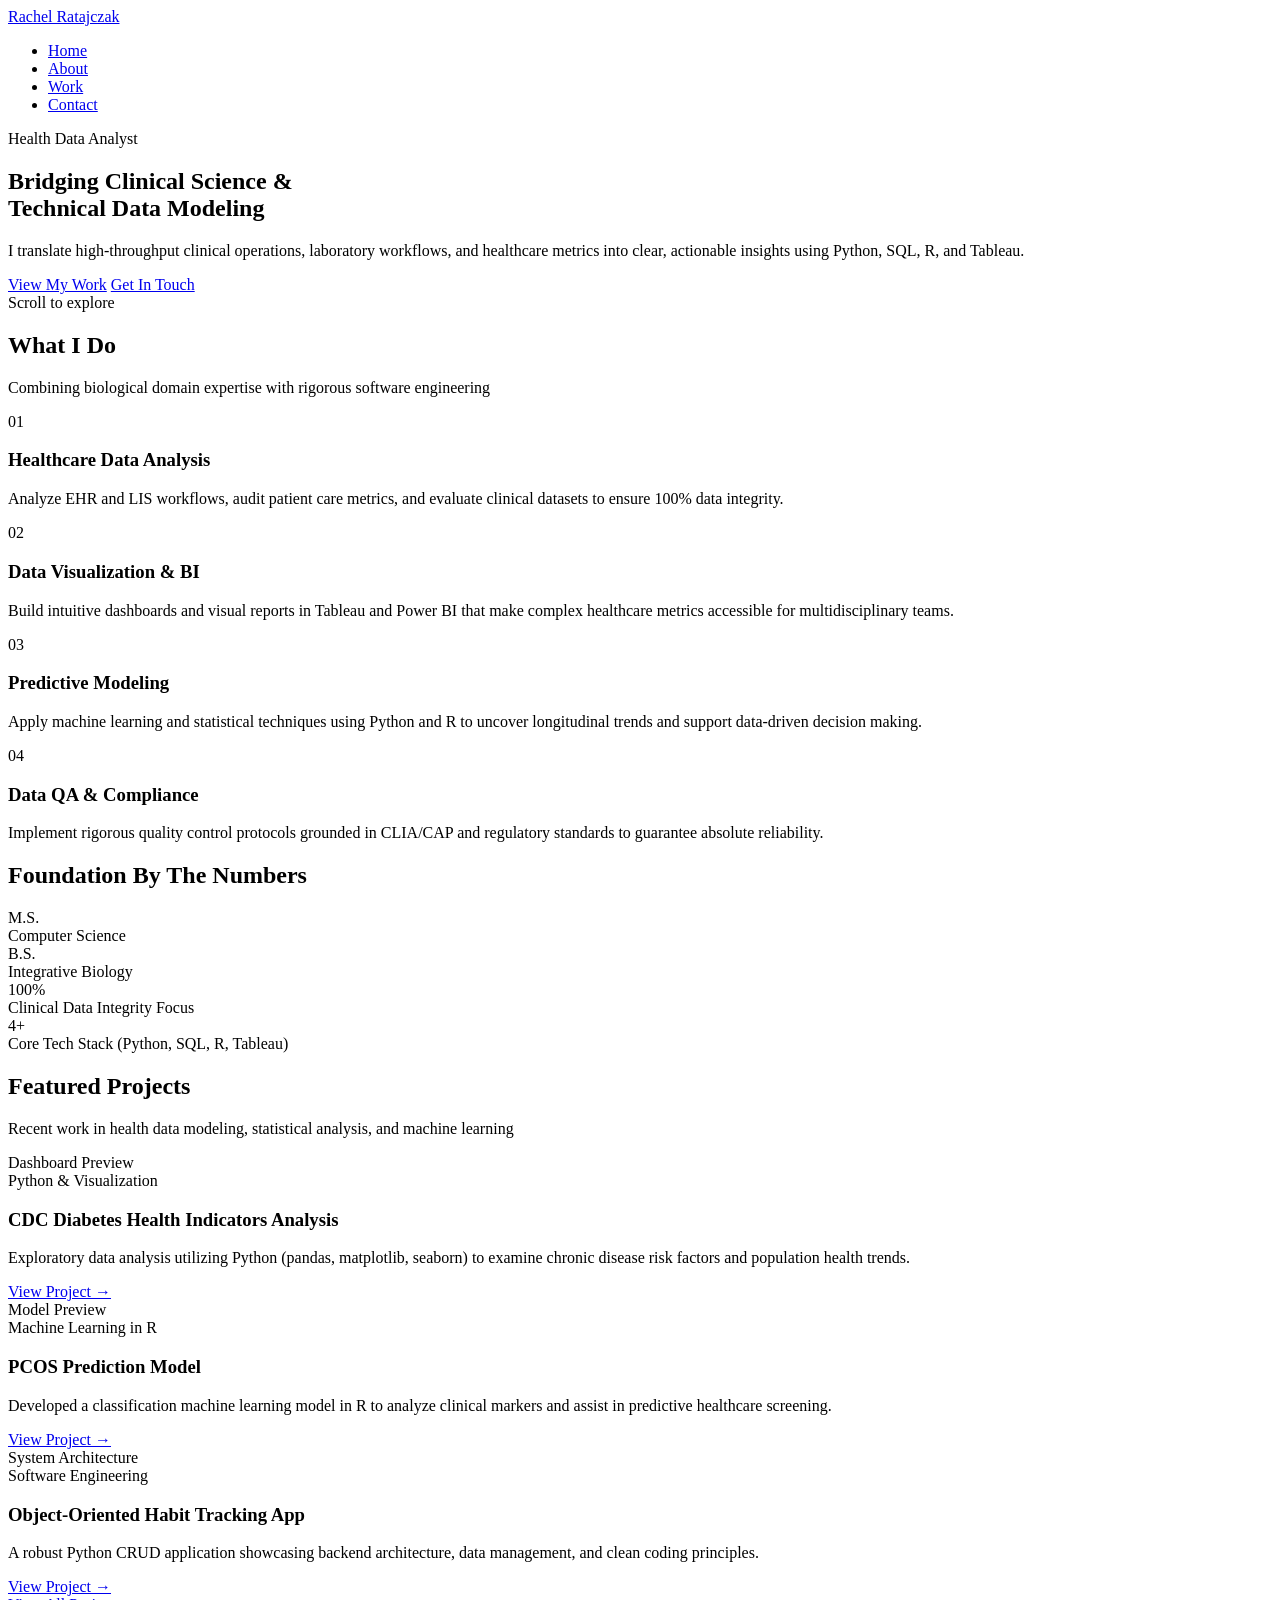
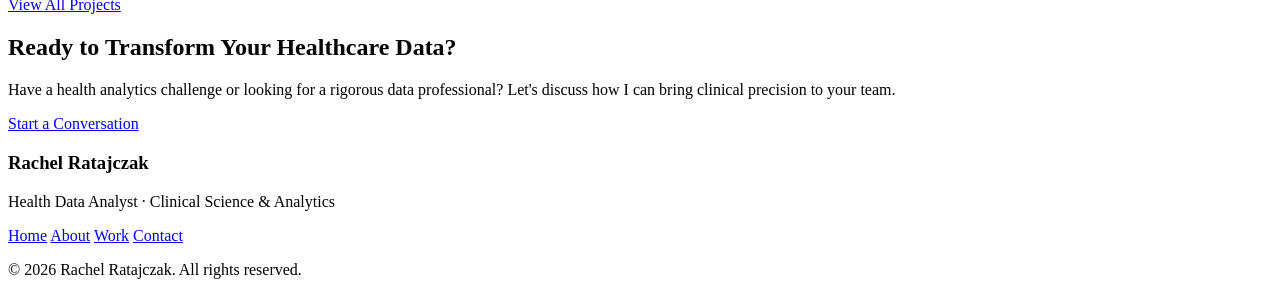
==== index.html @ 2dd7e819 "Add files via upload" ====
<!DOCTYPE html>
<html lang="en">
<head>
    <meta charset="UTF-8">
    <meta name="viewport" content="width=device-width, initial-scale=1.0">
    <title>Rachel Ratajczak - Health Data Analyst</title>
    <link rel="stylesheet" href="styles.css">
    <!-- Google Fonts -->
    <link rel="preconnect" href="https://fonts.googleapis.com">
    <link rel="preconnect" href="https://fonts.gstatic.com" crossorigin>
    <link href="https://fonts.googleapis.com/css2?family=Poppins:wght@300;400;600;700&family=Inter:wght@300;400;500;600&display=swap" rel="stylesheet">
</head>
<body>
    <!-- Navigation -->
    <nav class="nav">
        <div class="nav-content">
            <a href="index.html" class="nav-logo">Rachel Ratajczak</a>
            <ul class="nav-menu">
                <li><a href="index.html" class="nav-link active">Home</a></li>
                <li><a href="about.html" class="nav-link">About</a></li>
                <li><a href="work.html" class="nav-link">Work</a></li>
                <li><a href="contact.html" class="nav-link">Contact</a></li>
            </ul>
        </div>
    </nav>

    <!-- Hero Section with Background Photo -->
    <section class="hero">
        <div class="hero-bg">
            <!-- Background image will be set in CSS -->
            <div class="hero-overlay"></div>
        </div>
        <div class="hero-content">
            <div class="hero-text">
                <span class="hero-label">Health Data Analyst</span>
                <h1 class="hero-title">
                    Bridging Clinical Science &<br>
                    <span class="highlight">Technical Data Modeling</span>
                </h1>
                <p class="hero-description">
                    I translate high-throughput clinical operations, laboratory workflows, and healthcare metrics into clear, actionable insights using Python, SQL, R, and Tableau.
                </p>
                <div class="hero-actions">
                    <a href="work.html" class="btn btn-primary">View My Work</a>
                    <a href="contact.html" class="btn btn-secondary">Get In Touch</a>
                </div>
            </div>
        </div>
        <div class="scroll-indicator">
            <span>Scroll to explore</span>
            <div class="scroll-line"></div>
        </div>
    </section>

    <!-- What I Do Section -->
    <section class="services">
        <div class="container">
            <div class="section-intro">
                <h2 class="section-title">What I Do</h2>
                <p class="section-subtitle">
                    Combining biological domain expertise with rigorous software engineering
                </p>
            </div>

            <div class="services-grid">
                <div class="service-box">
                    <div class="service-number">01</div>
                    <h3>Healthcare Data Analysis</h3>
                    <p>
                        Analyze EHR and LIS workflows, audit patient care metrics, and evaluate clinical datasets to ensure 100% data integrity.
                    </p>
                </div>

                <div class="service-box">
                    <div class="service-number">02</div>
                    <h3>Data Visualization & BI</h3>
                    <p>
                        Build intuitive dashboards and visual reports in Tableau and Power BI that make complex healthcare metrics accessible for multidisciplinary teams.
                    </p>
                </div>

                <div class="service-box">
                    <div class="service-number">03</div>
                    <h3>Predictive Modeling</h3>
                    <p>
                        Apply machine learning and statistical techniques using Python and R to uncover longitudinal trends and support data-driven decision making.
                    </p>
                </div>

                <div class="service-box">
                    <div class="service-number">04</div>
                    <h3>Data QA & Compliance</h3>
                    <p>
                        Implement rigorous quality control protocols grounded in CLIA/CAP and regulatory standards to guarantee absolute reliability.
                    </p>
                </div>
            </div>
        </div>
    </section>

    <!-- By The Numbers -->
    <section class="stats">
        <div class="stats-bg"></div>
        <div class="container">
            <h2 class="stats-title">Foundation By The Numbers</h2>
            <div class="stats-grid">
                <div class="stat-item">
                    <div class="stat-value">M.S.</div>
                    <div class="stat-label">Computer Science</div>
                </div>
                <div class="stat-item">
                    <div class="stat-value">B.S.</div>
                    <div class="stat-label">Integrative Biology</div>
                </div>
                <div class="stat-item">
                    <div class="stat-value">100%</div>
                    <div class="stat-label">Clinical Data Integrity Focus</div>
                </div>
                <div class="stat-item">
                    <div class="stat-value">4+</div>
                    <div class="stat-label">Core Tech Stack (Python, SQL, R, Tableau)</div>
                </div>
            </div>
        </div>
    </section>

    <!-- Featured Work Preview -->
    <section class="featured">
        <div class="container">
            <div class="section-intro">
                <h2 class="section-title">Featured Projects</h2>
                <p class="section-subtitle">
                    Recent work in health data modeling, statistical analysis, and machine learning
                </p>
            </div>

            <div class="featured-grid">
                <article class="featured-card">
                    <div class="card-image">
                        <div class="image-placeholder">Dashboard Preview</div>
                    </div>
                    <div class="card-content">
                        <span class="card-tag">Python & Visualization</span>
                        <h3>CDC Diabetes Health Indicators Analysis</h3>
                        <p>
                            Exploratory data analysis utilizing Python (pandas, matplotlib, seaborn) to examine chronic disease risk factors and population health trends.
                        </p>
                        <a href="work.html" class="card-link">View Project →</a>
                    </div>
                </article>

                <article class="featured-card">
                    <div class="card-image">
                        <div class="image-placeholder">Model Preview</div>
                    </div>
                    <div class="card-content">
                        <span class="card-tag">Machine Learning in R</span>
                        <h3>PCOS Prediction Model</h3>
                        <p>
                            Developed a classification machine learning model in R to analyze clinical markers and assist in predictive healthcare screening.
                        </p>
                        <a href="work.html" class="card-link">View Project →</a>
                    </div>
                </article>

                <article class="featured-card">
                    <div class="card-image">
                        <div class="image-placeholder">System Architecture</div>
                    </div>
                    <div class="card-content">
                        <span class="card-tag">Software Engineering</span>
                        <h3>Object-Oriented Habit Tracking App</h3>
                        <p>
                            A robust Python CRUD application showcasing backend architecture, data management, and clean coding principles.
                        </p>
                        <a href="work.html" class="card-link">View Project →</a>
                    </div>
                </article>
            </div>

            <div class="featured-cta">
                <a href="work.html" class="btn btn-outline-dark">View All Projects</a>
            </div>
        </div>
    </section>

    <!-- CTA Section -->
    <section class="cta">
        <div class="cta-bg"></div>
        <div class="container">
            <div class="cta-content">
                <h2>Ready to Transform Your Healthcare Data?</h2>
                <p>
                    Have a health analytics challenge or looking for a rigorous data professional?
                    Let's discuss how I can bring clinical precision to your team.
                </p>
                <a href="contact.html" class="btn btn-light">Start a Conversation</a>
            </div>
        </div>
    </section>

    <!-- Footer -->
    <footer class="footer">
        <div class="container">
            <div class="footer-content">
                <div class="footer-left">
                    <h3>Rachel Ratajczak</h3>
                    <p>Health Data Analyst · Clinical Science & Analytics</p>
                </div>
                <div class="footer-links">
                    <a href="index.html">Home</a>
                    <a href="about.html">About</a>
                    <a href="work.html">Work</a>
                    <a href="contact.html">Contact</a>
                </div>
            </div>
            <div class="footer-bottom">
                <p>&copy; 2026 Rachel Ratajczak. All rights reserved.</p>
            </div>
        </div>
    </footer>
</body>
</html>
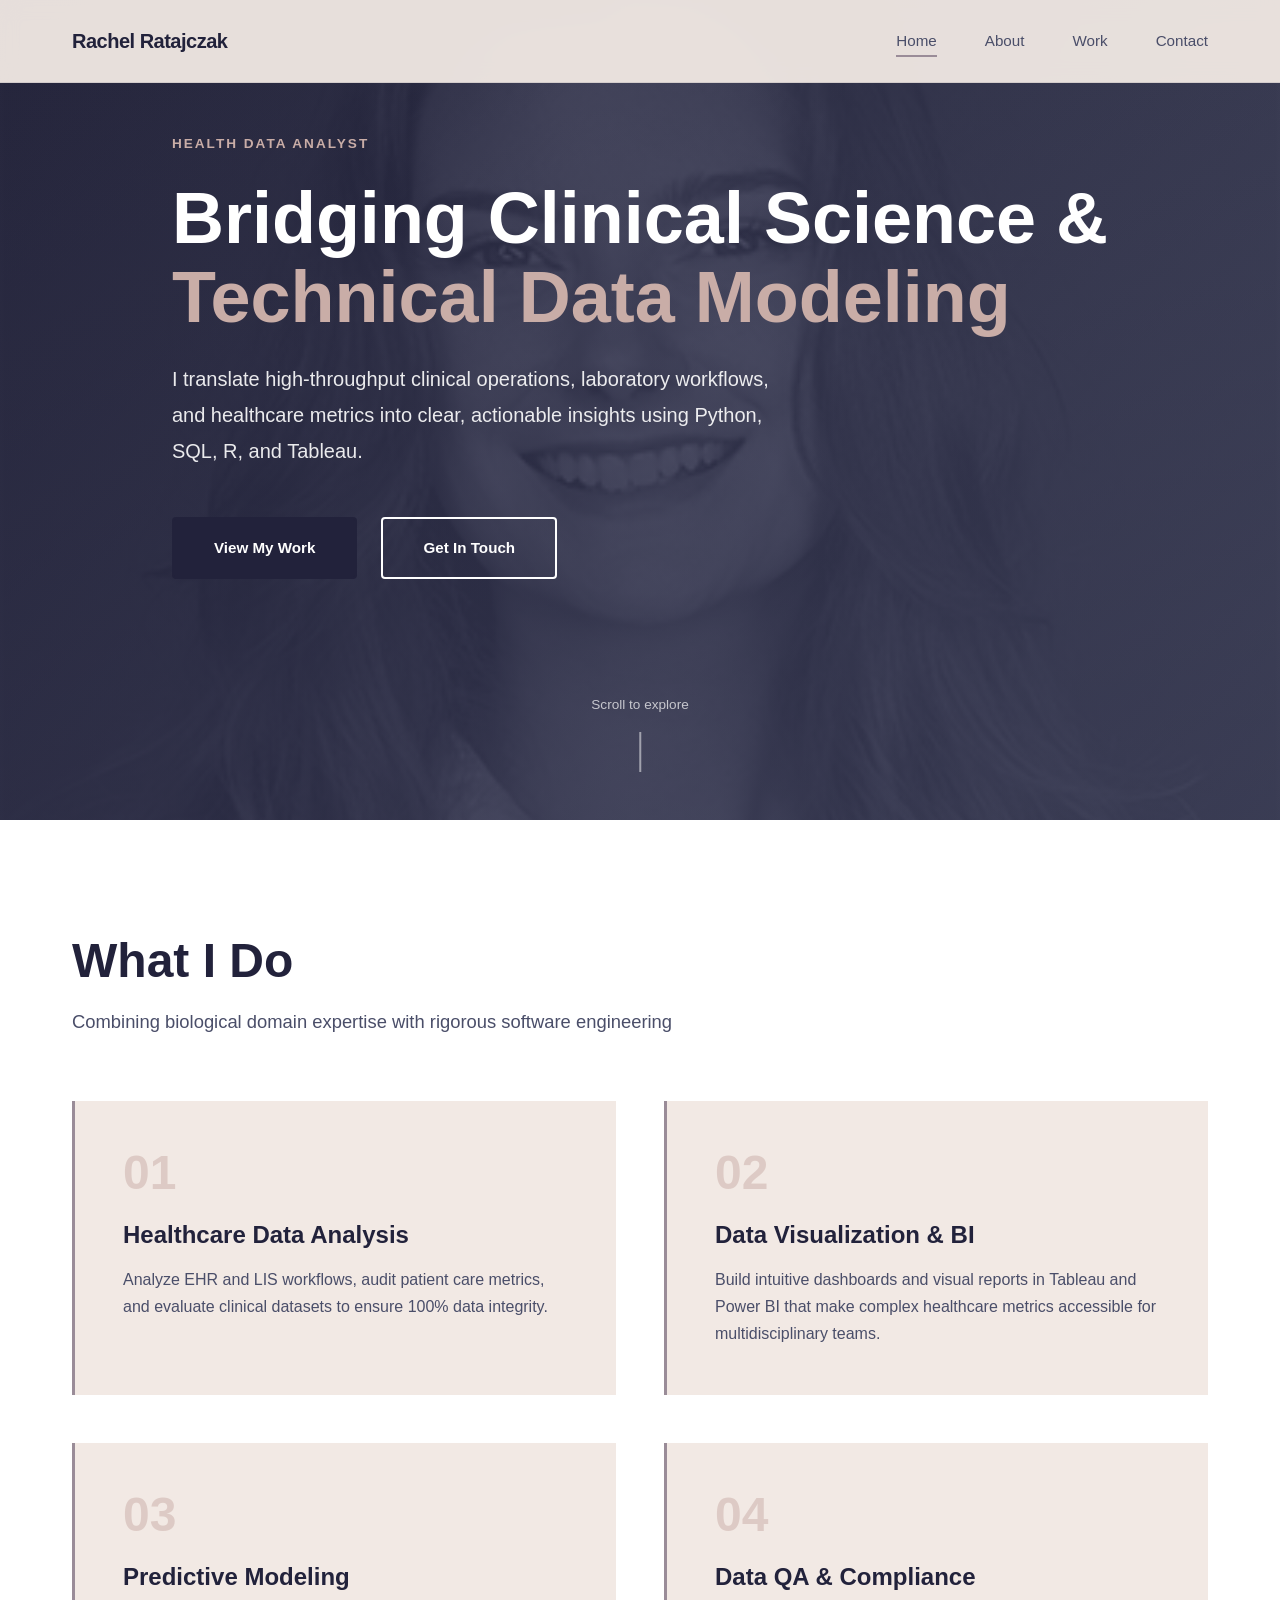
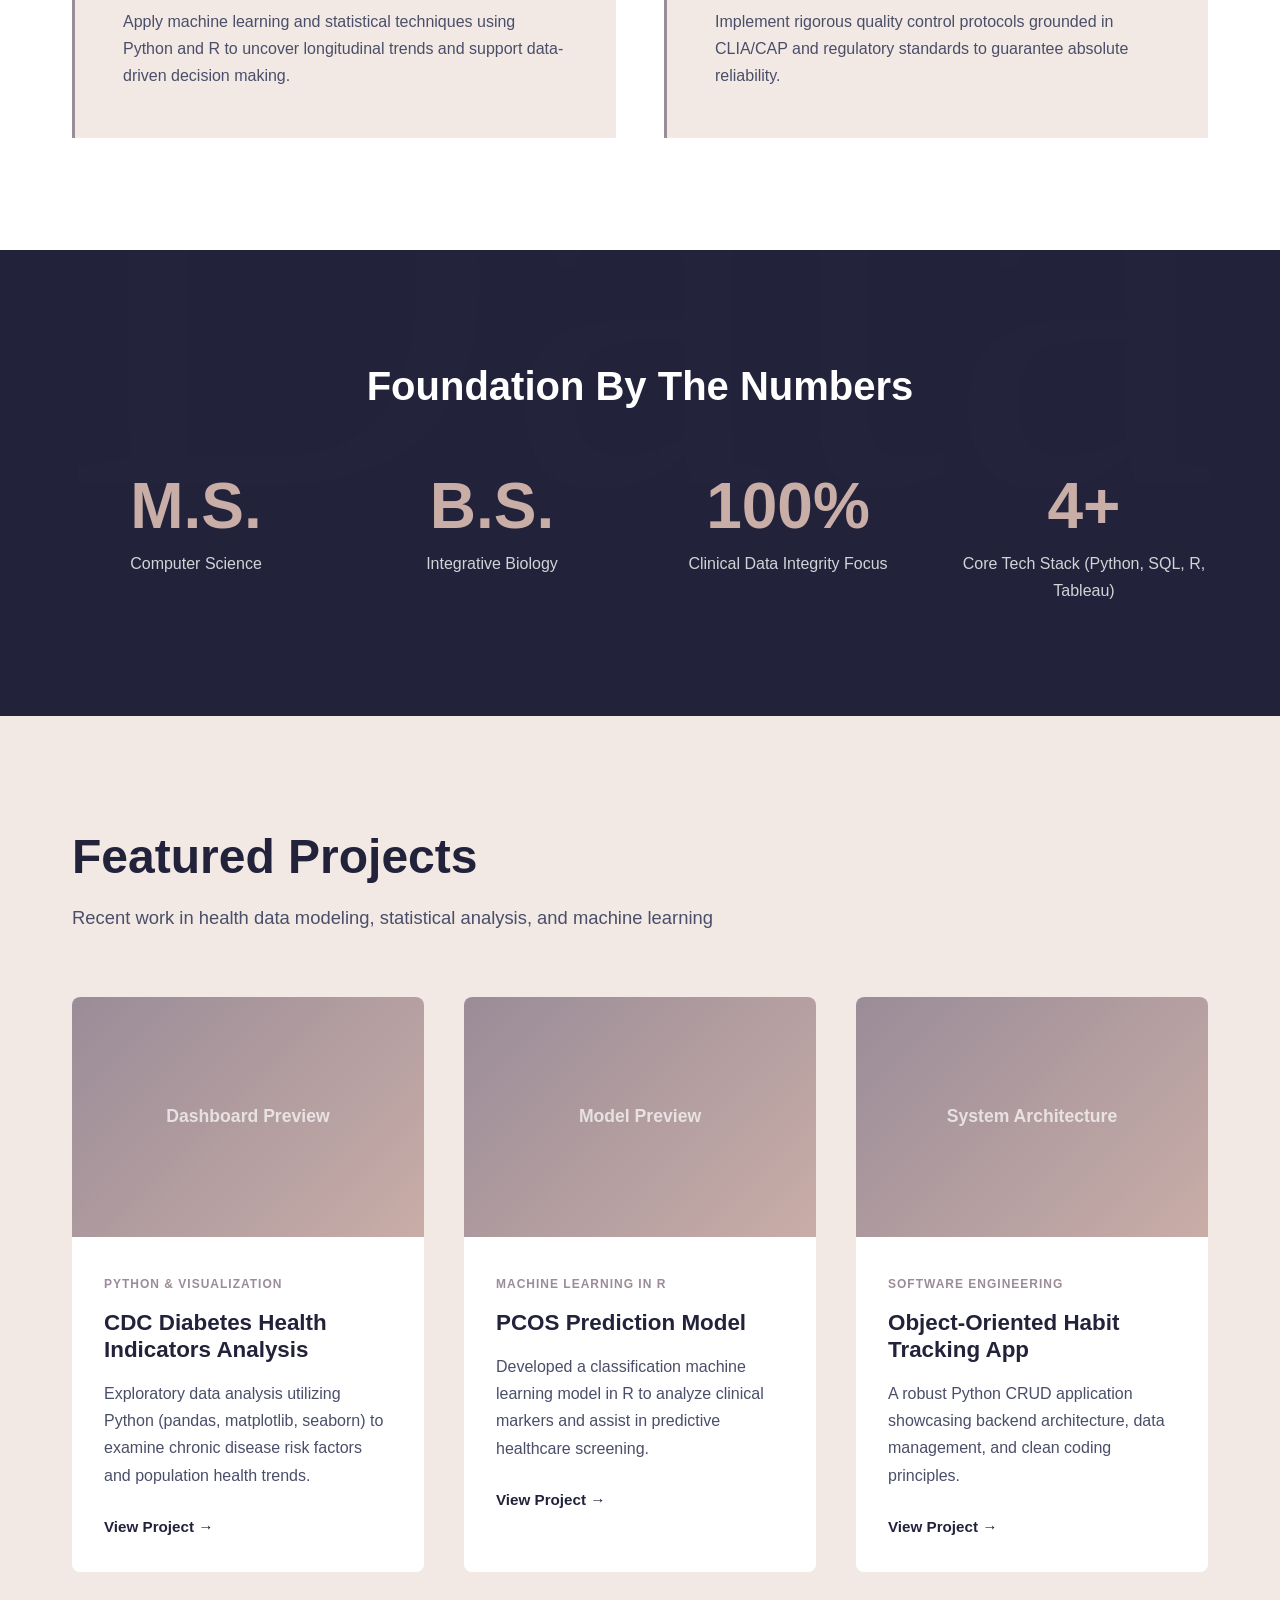
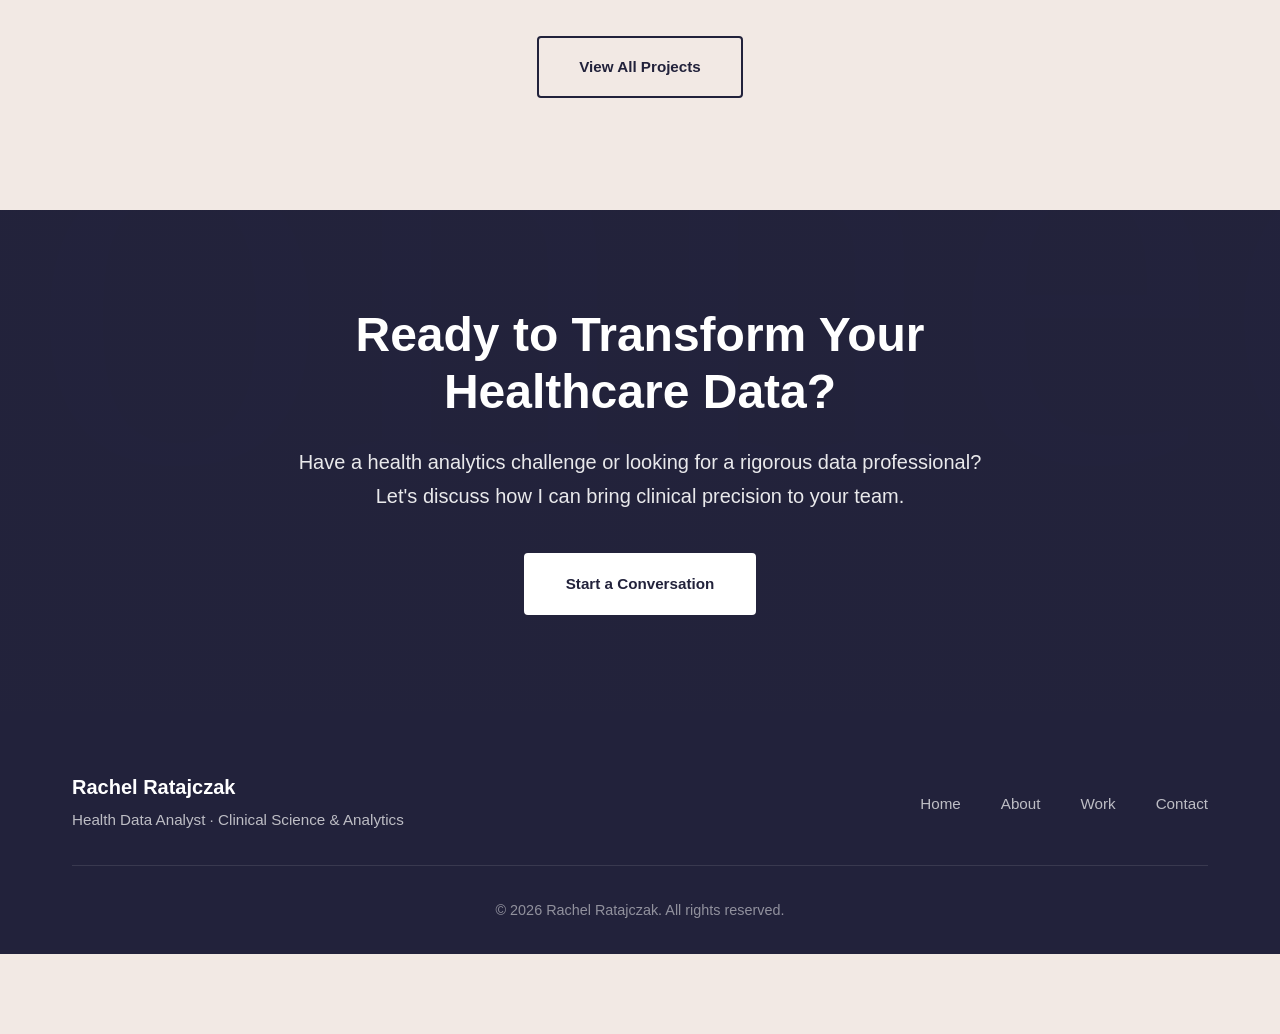
==== commit 49e9ece1: "Update index.html" ====
--- a/index.html
+++ b/index.html
@@ -4,7 +4,7 @@
     <meta charset="UTF-8">
     <meta name="viewport" content="width=device-width, initial-scale=1.0">
     <title>Rachel Ratajczak - Health Data Analyst</title>
-    <link rel="stylesheet" href="styles.css">
+    <link rel="stylesheet" href="style.css">
     <!-- Google Fonts -->
     <link rel="preconnect" href="https://fonts.googleapis.com">
     <link rel="preconnect" href="https://fonts.gstatic.com" crossorigin>
@@ -220,4 +220,4 @@
         </div>
     </footer>
 </body>
-</html>+</html>
--- a/style.css
+++ b/style.css
@@ -0,0 +1,1292 @@
+/* ===========================
+   COLOR PALETTE & VARIABLES
+   =========================== */
+
+:root {
+    /* Color Palette */
+    --space-indigo: #22223b;
+    --dusty-grape: #4a4e69;
+    --lilac-ash: #9a8c98;
+    --almond-silk: #c9ada7;
+    --parchment: #f2e9e4;
+    
+    /* Functional Colors */
+    --primary-dark: var(--space-indigo);
+    --secondary-dark: var(--dusty-grape);
+    --accent: var(--lilac-ash);
+    --light-accent: var(--almond-silk);
+    --light-bg: var(--parchment);
+    --white: #ffffff;
+    
+    /* Typography */
+    --font-display: 'Poppins', -apple-system, BlinkMacSystemFont, sans-serif;
+    --font-body: 'Inter', -apple-system, BlinkMacSystemFont, sans-serif;
+    
+    /* Spacing */
+    --container-width: 1200px;
+    --section-spacing: 7rem;
+    
+    /* Transitions */
+    --transition: all 0.3s cubic-bezier(0.4, 0, 0.2, 1);
+}
+
+/* ===========================
+   RESET & BASE STYLES
+   =========================== */
+
+* {
+    margin: 0;
+    padding: 0;
+    box-sizing: border-box;
+}
+
+html {
+    scroll-behavior: smooth;
+    font-size: 16px;
+}
+
+body {
+    font-family: var(--font-body);
+    color: var(--primary-dark);
+    background-color: var(--light-bg);
+    line-height: 1.7;
+    font-weight: 400;
+    -webkit-font-smoothing: antialiased;
+    -moz-osx-font-smoothing: grayscale;
+}
+
+h1, h2, h3, h4, h5, h6 {
+    font-family: var(--font-display);
+    color: var(--primary-dark);
+    line-height: 1.2;
+    font-weight: 600;
+}
+
+a {
+    text-decoration: none;
+    color: inherit;
+    transition: var(--transition);
+}
+
+img {
+    max-width: 100%;
+    height: auto;
+    display: block;
+}
+
+.container {
+    max-width: var(--container-width);
+    margin: 0 auto;
+    padding: 0 2rem;
+}
+
+/* ===========================
+   NAVIGATION
+   =========================== */
+
+.nav {
+    position: fixed;
+    top: 0;
+    left: 0;
+    right: 0;
+    z-index: 1000;
+    background-color: rgba(242, 233, 228, 0.95);
+    backdrop-filter: blur(10px);
+    border-bottom: 1px solid rgba(34, 34, 59, 0.1);
+}
+
+.nav-content {
+    max-width: var(--container-width);
+    margin: 0 auto;
+    padding: 1.5rem 2rem;
+    display: flex;
+    justify-content: space-between;
+    align-items: center;
+}
+
+.nav-logo {
+    font-family: var(--font-display);
+    font-size: 1.25rem;
+    font-weight: 700;
+    color: var(--primary-dark);
+    letter-spacing: -0.5px;
+}
+
+.nav-menu {
+    display: flex;
+    list-style: none;
+    gap: 3rem;
+}
+
+.nav-link {
+    font-weight: 500;
+    color: var(--secondary-dark);
+    font-size: 0.95rem;
+    position: relative;
+}
+
+.nav-link::after {
+    content: '';
+    position: absolute;
+    bottom: -8px;
+    left: 0;
+    width: 0;
+    height: 2px;
+    background-color: var(--accent);
+    transition: width 0.3s ease;
+}
+
+.nav-link:hover::after,
+.nav-link.active::after {
+    width: 100%;
+}
+
+.nav-link:hover {
+    color: var(--primary-dark);
+}
+
+/* ===========================
+   BUTTONS
+   =========================== */
+
+.btn {
+    display: inline-block;
+    padding: 1rem 2.5rem;
+    font-family: var(--font-body);
+    font-weight: 600;
+    font-size: 0.95rem;
+    border: 2px solid transparent;
+    border-radius: 4px;
+    cursor: pointer;
+    transition: var(--transition);
+    text-align: center;
+}
+
+.btn-primary {
+    background-color: var(--primary-dark);
+    color: var(--white);
+    border-color: var(--primary-dark);
+}
+
+.btn-primary:hover {
+    background-color: var(--secondary-dark);
+    border-color: var(--secondary-dark);
+}
+
+.btn-secondary {
+    background-color: transparent;
+    color: var(--white);
+    border-color: var(--white);
+}
+
+.btn-secondary:hover {
+    background-color: var(--white);
+    color: var(--primary-dark);
+}
+
+.btn-light {
+    background-color: var(--white);
+    color: var(--primary-dark);
+    border-color: var(--white);
+}
+
+.btn-light:hover {
+    background-color: transparent;
+    color: var(--white);
+    border-color: var(--white);
+}
+
+.btn-outline-dark {
+    background-color: transparent;
+    color: var(--primary-dark);
+    border-color: var(--primary-dark);
+}
+
+.btn-outline-dark:hover {
+    background-color: var(--primary-dark);
+    color: var(--white);
+}
+
+.btn-block {
+    width: 100%;
+}
+
+/* ===========================
+   HERO SECTION
+   =========================== */
+
+.hero {
+    position: relative;
+    min-height: 100vh;
+    display: flex;
+    align-items: center;
+    justify-content: center;
+    overflow: hidden;
+    margin-top: -80px;
+    padding-top: 80px;
+}
+
+.hero-bg {
+    position: absolute;
+    top: 0;
+    left: 0;
+    width: 100%;
+    height: 100%;
+    background-image: linear-gradient(135deg, rgba(34, 34, 59, 0.9), rgba(74, 78, 105, 0.85)),
+                      url('images/hero-photo.jpg');
+    background-size: cover;
+    background-position: center;
+    background-attachment: fixed;
+    z-index: 0;
+}
+
+.hero-overlay {
+    position: absolute;
+    top: 0;
+    left: 0;
+    width: 100%;
+    height: 100%;
+    background: linear-gradient(to bottom, transparent 0%, rgba(34, 34, 59, 0.3) 100%);
+}
+
+.hero-content {
+    position: relative;
+    z-index: 10;
+    max-width: var(--container-width);
+    margin: 0 auto;
+    padding: 0 2rem;
+    text-align: left;
+}
+
+.hero-label {
+    display: inline-block;
+    color: var(--almond-silk);
+    font-size: 0.85rem;
+    font-weight: 600;
+    letter-spacing: 2px;
+    text-transform: uppercase;
+    margin-bottom: 1.5rem;
+}
+
+.hero-title {
+    font-size: 4.5rem;
+    font-weight: 700;
+    color: var(--white);
+    margin-bottom: 1.5rem;
+    line-height: 1.1;
+}
+
+.hero-title .highlight {
+    color: var(--almond-silk);
+}
+
+.hero-description {
+    font-size: 1.25rem;
+    color: rgba(255, 255, 255, 0.9);
+    max-width: 600px;
+    margin-bottom: 3rem;
+    line-height: 1.8;
+}
+
+.hero-actions {
+    display: flex;
+    gap: 1.5rem;
+}
+
+.scroll-indicator {
+    position: absolute;
+    bottom: 3rem;
+    left: 50%;
+    transform: translateX(-50%);
+    text-align: center;
+    color: rgba(255, 255, 255, 0.7);
+    font-size: 0.85rem;
+    font-weight: 500;
+    z-index: 10;
+}
+
+.scroll-line {
+    width: 2px;
+    height: 40px;
+    background-color: rgba(255, 255, 255, 0.5);
+    margin: 1rem auto 0;
+    animation: scrollPulse 2s ease-in-out infinite;
+}
+
+@keyframes scrollPulse {
+    0%, 100% { opacity: 0.3; transform: translateY(0); }
+    50% { opacity: 1; transform: translateY(10px); }
+}
+
+/* ===========================
+   SECTIONS
+   =========================== */
+
+section {
+    padding: var(--section-spacing) 0;
+}
+
+.section-intro,
+.section-intro-center {
+    margin-bottom: 4rem;
+}
+
+.section-intro-center {
+    text-align: center;
+}
+
+.section-title {
+    font-size: 3rem;
+    font-weight: 700;
+    color: var(--primary-dark);
+    margin-bottom: 1rem;
+}
+
+.section-subtitle {
+    font-size: 1.15rem;
+    color: var(--secondary-dark);
+    max-width: 700px;
+}
+
+.section-intro-center .section-subtitle {
+    margin: 0 auto;
+}
+
+/* ===========================
+   SERVICES SECTION
+   =========================== */
+
+.services {
+    background-color: var(--white);
+}
+
+.services-grid {
+    display: grid;
+    grid-template-columns: repeat(2, 1fr);
+    gap: 3rem;
+}
+
+.service-box {
+    position: relative;
+    padding: 3rem;
+    background-color: var(--light-bg);
+    border-left: 3px solid var(--accent);
+    transition: var(--transition);
+}
+
+.service-box:hover {
+    transform: translateX(10px);
+    box-shadow: -10px 0 30px rgba(34, 34, 59, 0.08);
+}
+
+.service-number {
+    font-family: var(--font-display);
+    font-size: 3rem;
+    font-weight: 700;
+    color: var(--almond-silk);
+    line-height: 1;
+    margin-bottom: 1.5rem;
+    opacity: 0.5;
+}
+
+.service-box h3 {
+    font-size: 1.5rem;
+    margin-bottom: 1rem;
+    color: var(--primary-dark);
+}
+
+.service-box p {
+    color: var(--secondary-dark);
+    line-height: 1.7;
+}
+
+/* ===========================
+   STATS SECTION
+   =========================== */
+
+.stats {
+    position: relative;
+    background-color: var(--primary-dark);
+    color: var(--white);
+}
+
+.stats-bg {
+    position: absolute;
+    top: 0;
+    left: 0;
+    width: 100%;
+    height: 100%;
+    background-image: linear-gradient(rgba(34, 34, 59, 0.9), rgba(34, 34, 59, 0.9)),
+                      url('data:image/svg+xml,%3Csvg width="100" height="100" xmlns="http://www.w3.org/2000/svg"%3E%3Ctext x="50%25" y="50%25" font-size="48" text-anchor="middle" fill="%23fff" opacity="0.05"%3EData%3C/text%3E%3C/svg%3E');
+    background-size: cover;
+    background-position: center;
+    z-index: 0;
+}
+
+.stats .container {
+    position: relative;
+    z-index: 10;
+}
+
+.stats-title {
+    text-align: center;
+    font-size: 2.5rem;
+    color: var(--white);
+    margin-bottom: 4rem;
+}
+
+.stats-grid {
+    display: grid;
+    grid-template-columns: repeat(4, 1fr);
+    gap: 3rem;
+}
+
+.stat-item {
+    text-align: center;
+}
+
+.stat-value {
+    font-family: var(--font-display);
+    font-size: 4rem;
+    font-weight: 700;
+    color: var(--almond-silk);
+    line-height: 1;
+    margin-bottom: 0.75rem;
+}
+
+.stat-label {
+    font-size: 1rem;
+    color: rgba(255, 255, 255, 0.8);
+    font-weight: 500;
+}
+
+/* ===========================
+   FEATURED SECTION
+   =========================== */
+
+.featured {
+    background-color: var(--light-bg);
+}
+
+.featured-grid {
+    display: grid;
+    grid-template-columns: repeat(3, 1fr);
+    gap: 2.5rem;
+    margin-bottom: 4rem;
+}
+
+.featured-card {
+    background-color: var(--white);
+    border-radius: 8px;
+    overflow: hidden;
+    transition: var(--transition);
+}
+
+.featured-card:hover {
+    transform: translateY(-8px);
+    box-shadow: 0 20px 40px rgba(34, 34, 59, 0.1);
+}
+
+.card-image {
+    height: 240px;
+    background: linear-gradient(135deg, var(--lilac-ash), var(--almond-silk));
+    display: flex;
+    align-items: center;
+    justify-content: center;
+}
+
+.image-placeholder {
+    color: var(--white);
+    font-size: 1.1rem;
+    font-weight: 600;
+    opacity: 0.7;
+}
+
+.card-content {
+    padding: 2rem;
+}
+
+.card-tag {
+    display: inline-block;
+    font-size: 0.75rem;
+    font-weight: 600;
+    text-transform: uppercase;
+    letter-spacing: 1px;
+    color: var(--accent);
+    margin-bottom: 1rem;
+}
+
+.card-content h3 {
+    font-size: 1.4rem;
+    margin-bottom: 1rem;
+    color: var(--primary-dark);
+}
+
+.card-content p {
+    color: var(--secondary-dark);
+    line-height: 1.7;
+    margin-bottom: 1.5rem;
+}
+
+.card-link {
+    color: var(--primary-dark);
+    font-weight: 600;
+    font-size: 0.95rem;
+}
+
+.card-link:hover {
+    color: var(--accent);
+}
+
+.featured-cta {
+    text-align: center;
+}
+
+/* ===========================
+   CTA SECTION
+   =========================== */
+
+.cta {
+    position: relative;
+    background-color: var(--primary-dark);
+    color: var(--white);
+    padding: 6rem 0;
+}
+
+.cta-bg {
+    position: absolute;
+    top: 0;
+    left: 0;
+    width: 100%;
+    height: 100%;
+    background-image: linear-gradient(rgba(34, 34, 59, 0.95), rgba(34, 34, 59, 0.95)),
+                      url('data:image/svg+xml,%3Csvg width="100" height="100" xmlns="http://www.w3.org/2000/svg"%3E%3Ctext x="50%25" y="50%25" font-size="48" text-anchor="middle" fill="%23fff" opacity="0.05"%3EConnect%3C/text%3E%3C/svg%3E');
+    background-size: cover;
+    background-position: center;
+    z-index: 0;
+}
+
+.cta .container {
+    position: relative;
+    z-index: 10;
+}
+
+.cta-content {
+    text-align: center;
+    max-width: 700px;
+    margin: 0 auto;
+}
+
+.cta-content h2 {
+    font-size: 3rem;
+    color: var(--white);
+    margin-bottom: 1.5rem;
+}
+
+.cta-content p {
+    font-size: 1.25rem;
+    color: rgba(255, 255, 255, 0.9);
+    margin-bottom: 2.5rem;
+    line-height: 1.7;
+}
+
+/* ===========================
+   PAGE HEADER
+   =========================== */
+
+.page-header {
+    position: relative;
+    padding: 10rem 0 6rem;
+    background-color: var(--primary-dark);
+    color: var(--white);
+    margin-top: -80px;
+}
+
+.header-bg {
+    position: absolute;
+    top: 0;
+    left: 0;
+    width: 100%;
+    height: 100%;
+    background-image: linear-gradient(rgba(34, 34, 59, 0.9), rgba(34, 34, 59, 0.9)),
+                      url('data:image/svg+xml,%3Csvg width="100" height="100" xmlns="http://www.w3.org/2000/svg"%3E%3Ctext x="50%25" y="50%25" font-size="48" text-anchor="middle" fill="%23fff" opacity="0.1"%3EHeader%3C/text%3E%3C/svg%3E');
+    background-size: cover;
+    background-position: center;
+    z-index: 0;
+}
+
+.page-header .container {
+    position: relative;
+    z-index: 10;
+}
+
+.page-title {
+    font-size: 4rem;
+    font-weight: 700;
+    color: var(--white);
+    margin-bottom: 1.5rem;
+}
+
+.page-lead {
+    font-size: 1.35rem;
+    color: rgba(255, 255, 255, 0.9);
+    max-width: 700px;
+    line-height: 1.7;
+}
+
+/* ===========================
+   INTRO SECTION (ABOUT)
+   =========================== */
+
+.intro-section {
+    background-color: var(--white);
+}
+
+.intro-layout {
+    display: grid;
+    grid-template-columns: 1fr 2fr;
+    gap: 4rem;
+    align-items: center;
+}
+
+.profile-photo {
+    aspect-ratio: 1;
+    background: linear-gradient(135deg, var(--lilac-ash), var(--almond-silk));
+    border-radius: 8px;
+    display: flex;
+    align-items: center;
+    justify-content: center;
+    color: var(--white);
+    font-size: 1.25rem;
+    font-weight: 600;
+}
+
+.intro-text h2 {
+    font-size: 2.5rem;
+    margin-bottom: 1.5rem;
+    color: var(--primary-dark);
+}
+
+.intro-text .lead {
+    font-size: 1.35rem;
+    color: var(--accent);
+    font-weight: 500;
+    margin-bottom: 1.5rem;
+    line-height: 1.7;
+}
+
+.intro-text p {
+    color: var(--secondary-dark);
+    margin-bottom: 1.5rem;
+    line-height: 1.8;
+}
+
+/* ===========================
+   EXPERTISE SECTION
+   =========================== */
+
+.expertise {
+    background-color: var(--light-bg);
+}
+
+.expertise-grid {
+    display: grid;
+    grid-template-columns: repeat(2, 1fr);
+    gap: 3rem;
+}
+
+.expertise-item {
+    background-color: var(--white);
+    padding: 2.5rem;
+    border-radius: 8px;
+}
+
+.expertise-item h3 {
+    font-size: 1.4rem;
+    margin-bottom: 1.5rem;
+    color: var(--primary-dark);
+}
+
+.expertise-item ul {
+    list-style: none;
+    padding: 0;
+}
+
+.expertise-item li {
+    padding: 0.75rem 0;
+    color: var(--secondary-dark);
+    border-bottom: 1px solid rgba(34, 34, 59, 0.1);
+}
+
+.expertise-item li:last-child {
+    border-bottom: none;
+}
+
+/* ===========================
+   APPROACH/PROCESS
+   =========================== */
+
+.approach {
+    background-color: var(--white);
+}
+
+.process {
+    display: grid;
+    grid-template-columns: repeat(2, 1fr);
+    gap: 3rem;
+}
+
+.process-step {
+    position: relative;
+    padding: 2.5rem;
+    background-color: var(--light-bg);
+    border-radius: 8px;
+    transition: var(--transition);
+}
+
+.process-step:hover {
+    transform: translateY(-5px);
+    box-shadow: 0 15px 30px rgba(34, 34, 59, 0.08);
+}
+
+.step-header {
+    display: flex;
+    align-items: center;
+    gap: 1.5rem;
+    margin-bottom: 1.5rem;
+}
+
+.step-number {
+    font-family: var(--font-display);
+    font-size: 2.5rem;
+    font-weight: 700;
+    color: var(--almond-silk);
+}
+
+.step-header h3 {
+    font-size: 1.5rem;
+    color: var(--primary-dark);
+}
+
+.process-step p {
+    color: var(--secondary-dark);
+    line-height: 1.7;
+}
+
+/* ===========================
+   PHILOSOPHY
+   =========================== */
+
+.philosophy {
+    background-color: var(--light-bg);
+}
+
+.philosophy-content h2 {
+    text-align: center;
+    font-size: 2.5rem;
+    margin-bottom: 3rem;
+}
+
+.philosophy-grid {
+    display: grid;
+    grid-template-columns: repeat(2, 1fr);
+    gap: 2rem;
+}
+
+.philosophy-item {
+    background-color: var(--white);
+    padding: 2rem;
+    border-radius: 8px;
+    border-left: 3px solid var(--accent);
+}
+
+.philosophy-item h4 {
+    font-size: 1.2rem;
+    margin-bottom: 0.75rem;
+    color: var(--primary-dark);
+}
+
+.philosophy-item p {
+    color: var(--secondary-dark);
+    line-height: 1.6;
+}
+
+/* ===========================
+   TIMELINE (BACKGROUND)
+   =========================== */
+
+.background {
+    background-color: var(--white);
+}
+
+.timeline {
+    max-width: 800px;
+    margin: 0 auto;
+}
+
+.timeline-item {
+    display: grid;
+    grid-template-columns: 120px 1fr;
+    gap: 3rem;
+    margin-bottom: 3rem;
+}
+
+.timeline-year {
+    font-family: var(--font-display);
+    font-size: 1.25rem;
+    font-weight: 700;
+    color: var(--accent);
+    padding-top: 0.5rem;
+}
+
+.timeline-content {
+    background-color: var(--light-bg);
+    padding: 2rem;
+    border-radius: 8px;
+    border-left: 3px solid var(--accent);
+}
+
+.timeline-content h3 {
+    font-size: 1.4rem;
+    margin-bottom: 1rem;
+    color: var(--primary-dark);
+}
+
+.timeline-content p {
+    color: var(--secondary-dark);
+    line-height: 1.7;
+}
+
+/* ===========================
+   PROJECTS (WORK PAGE)
+   =========================== */
+
+.projects {
+    background-color: var(--white);
+}
+
+.project-card {
+    display: grid;
+    grid-template-columns: 1fr 2fr;
+    gap: 4rem;
+    margin-bottom: 5rem;
+    padding-bottom: 5rem;
+    border-bottom: 1px solid rgba(34, 34, 59, 0.1);
+}
+
+.project-card:last-child {
+    border-bottom: none;
+}
+
+.project-visual {
+    position: sticky;
+    top: 120px;
+    height: fit-content;
+}
+
+.project-image {
+    aspect-ratio: 4/3;
+    background: linear-gradient(135deg, var(--dusty-grape), var(--lilac-ash));
+    border-radius: 8px;
+    display: flex;
+    align-items: center;
+    justify-content: center;
+    color: var(--white);
+    font-size: 1.25rem;
+    font-weight: 600;
+}
+
+.project-category {
+    display: inline-block;
+    font-size: 0.8rem;
+    font-weight: 600;
+    text-transform: uppercase;
+    letter-spacing: 1px;
+    color: var(--accent);
+    margin-bottom: 1rem;
+}
+
+.project-details h2 {
+    font-size: 2rem;
+    margin-bottom: 2rem;
+    color: var(--primary-dark);
+}
+
+.project-overview h3 {
+    font-weight: 700;
+    color: var(--primary-dark);
+    margin: 2rem 0 1rem;
+    text-transform: uppercase;
+    letter-spacing: 0.5px;
+    font-size: 0.9rem;
+}
+
+.project-overview p {
+    color: var(--secondary-dark);
+    line-height: 1.8;
+    margin-bottom: 1.5rem;
+}
+
+.impact-list {
+    list-style: none;
+    padding: 0;
+    margin-bottom: 2rem;
+}
+
+.impact-list li {
+    padding: 0.75rem 0 0.75rem 2rem;
+    color: var(--secondary-dark);
+    position: relative;
+    line-height: 1.6;
+}
+
+.impact-list li::before {
+    content: '→';
+    position: absolute;
+    left: 0;
+    color: var(--accent);
+    font-weight: 700;
+}
+
+.project-tags {
+    display: flex;
+    flex-wrap: wrap;
+    gap: 0.75rem;
+    margin-top: 2rem;
+}
+
+.project-tags span {
+    background-color: var(--light-bg);
+    color: var(--secondary-dark);
+    padding: 0.5rem 1rem;
+    border-radius: 4px;
+    font-size: 0.85rem;
+    font-weight: 500;
+}
+
+/* ===========================
+   CONTACT PAGE
+   =========================== */
+
+.contact-main {
+    background-color: var(--white);
+}
+
+.contact-layout {
+    display: grid;
+    grid-template-columns: 1fr 1.5fr;
+    gap: 5rem;
+}
+
+.contact-info-side h2 {
+    font-size: 2.5rem;
+    margin-bottom: 1.5rem;
+    color: var(--primary-dark);
+}
+
+.contact-intro {
+    color: var(--secondary-dark);
+    line-height: 1.7;
+    margin-bottom: 3rem;
+}
+
+.contact-methods {
+    display: flex;
+    flex-direction: column;
+    gap: 2rem;
+    margin-bottom: 3rem;
+}
+
+.contact-item {
+    display: flex;
+    gap: 1.5rem;
+    align-items: start;
+}
+
+.contact-icon {
+    flex-shrink: 0;
+    color: var(--accent);
+}
+
+.contact-details h4 {
+    font-size: 0.9rem;
+    font-weight: 600;
+    text-transform: uppercase;
+    letter-spacing: 1px;
+    color: var(--accent);
+    margin-bottom: 0.5rem;
+}
+
+.contact-details a {
+    color: var(--primary-dark);
+    font-weight: 500;
+}
+
+.contact-details a:hover {
+    color: var(--accent);
+}
+
+.availability {
+    background-color: var(--light-bg);
+    padding: 2rem;
+    border-radius: 8px;
+    border-left: 3px solid var(--accent);
+}
+
+.availability h4 {
+    font-size: 1rem;
+    margin-bottom: 0.75rem;
+    color: var(--primary-dark);
+}
+
+.availability p {
+    color: var(--secondary-dark);
+    line-height: 1.6;
+    margin-bottom: 0.5rem;
+}
+
+.availability .response-time {
+    font-size: 0.9rem;
+    opacity: 0.8;
+    margin: 0;
+}
+
+/* Contact Form */
+.contact-form-side {
+    background-color: var(--light-bg);
+    padding: 3rem;
+    border-radius: 8px;
+}
+
+.form-note {
+    background-color: var(--almond-silk);
+    color: var(--primary-dark);
+    padding: 1rem 1.5rem;
+    border-radius: 4px;
+    margin-bottom: 2rem;
+    font-size: 0.9rem;
+}
+
+.form-group {
+    margin-bottom: 1.5rem;
+}
+
+.form-group label {
+    display: block;
+    font-weight: 600;
+    color: var(--primary-dark);
+    margin-bottom: 0.5rem;
+    font-size: 0.95rem;
+}
+
+.form-group input,
+.form-group select,
+.form-group textarea {
+    width: 100%;
+    padding: 0.9rem;
+    border: 2px solid rgba(34, 34, 59, 0.1);
+    border-radius: 4px;
+    font-family: var(--font-body);
+    font-size: 1rem;
+    background-color: var(--white);
+    transition: var(--transition);
+}
+
+.form-group input:focus,
+.form-group select:focus,
+.form-group textarea:focus {
+    outline: none;
+    border-color: var(--accent);
+}
+
+.form-group textarea {
+    resize: vertical;
+}
+
+/* ===========================
+   SERVICES OFFERED
+   =========================== */
+
+.services-offered {
+    background-color: var(--light-bg);
+}
+
+.services-list {
+    display: grid;
+    grid-template-columns: repeat(2, 1fr);
+    gap: 2rem;
+}
+
+.service-item {
+    background-color: var(--white);
+    padding: 2.5rem;
+    border-radius: 8px;
+    border-left: 3px solid var(--accent);
+}
+
+.service-item h3 {
+    font-size: 1.3rem;
+    margin-bottom: 1rem;
+    color: var(--primary-dark);
+}
+
+.service-item p {
+    color: var(--secondary-dark);
+    line-height: 1.7;
+}
+
+/* ===========================
+   FOOTER
+   =========================== */
+
+.footer {
+    background-color: var(--primary-dark);
+    color: var(--white);
+    padding: 4rem 0 2rem;
+}
+
+.footer-content {
+    display: flex;
+    justify-content: space-between;
+    align-items: center;
+    margin-bottom: 2rem;
+    padding-bottom: 2rem;
+    border-bottom: 1px solid rgba(255, 255, 255, 0.1);
+}
+
+.footer-left h3 {
+    color: var(--white);
+    font-size: 1.25rem;
+    margin-bottom: 0.5rem;
+}
+
+.footer-left p {
+    color: rgba(255, 255, 255, 0.7);
+    font-size: 0.95rem;
+}
+
+.footer-links {
+    display: flex;
+    gap: 2.5rem;
+}
+
+.footer-links a {
+    color: rgba(255, 255, 255, 0.7);
+    font-weight: 500;
+    font-size: 0.95rem;
+}
+
+.footer-links a:hover {
+    color: var(--almond-silk);
+}
+
+.footer-bottom {
+    text-align: center;
+}
+
+.footer-bottom p {
+    color: rgba(255, 255, 255, 0.5);
+    font-size: 0.9rem;
+}
+
+/* ===========================
+   RESPONSIVE DESIGN
+   =========================== */
+
+@media (max-width: 1024px) {
+    .hero-title {
+        font-size: 3.5rem;
+    }
+    
+    .services-grid,
+    .expertise-grid,
+    .process,
+    .philosophy-grid,
+    .services-list,
+    .featured-grid {
+        grid-template-columns: 1fr;
+    }
+    
+    .stats-grid {
+        grid-template-columns: repeat(2, 1fr);
+    }
+    
+    .intro-layout,
+    .contact-layout,
+    .project-card {
+        grid-template-columns: 1fr;
+    }
+    
+    .project-visual {
+        position: static;
+    }
+}
+
+@media (max-width: 768px) {
+    :root {
+        --section-spacing: 4rem;
+    }
+    
+    .nav-menu {
+        gap: 1.5rem;
+        font-size: 0.9rem;
+    }
+    
+    .hero-title,
+    .page-title {
+        font-size: 2.5rem;
+    }
+    
+    .section-title {
+        font-size: 2.25rem;
+    }
+    
+    .hero-actions {
+        flex-direction: column;
+        width: 100%;
+    }
+    
+    .btn {
+        width: 100%;
+    }
+    
+    .stats-grid {
+        grid-template-columns: 1fr;
+    }
+    
+    .timeline-item {
+        grid-template-columns: 1fr;
+    }
+    
+    .footer-content {
+        flex-direction: column;
+        gap: 2rem;
+        text-align: center;
+    }
+    
+    .footer-links {
+        flex-direction: column;
+        gap: 1rem;
+    }
+}
+
+@media (max-width: 480px) {
+    .container {
+        padding: 0 1.5rem;
+    }
+    
+    .hero-title {
+        font-size: 2rem;
+    }
+    
+    .nav-menu {
+        flex-wrap: wrap;
+        justify-content: center;
+        gap: 1rem;
+    }
+    
+    .service-box,
+    .process-step {
+        padding: 2rem;
+    }
+}
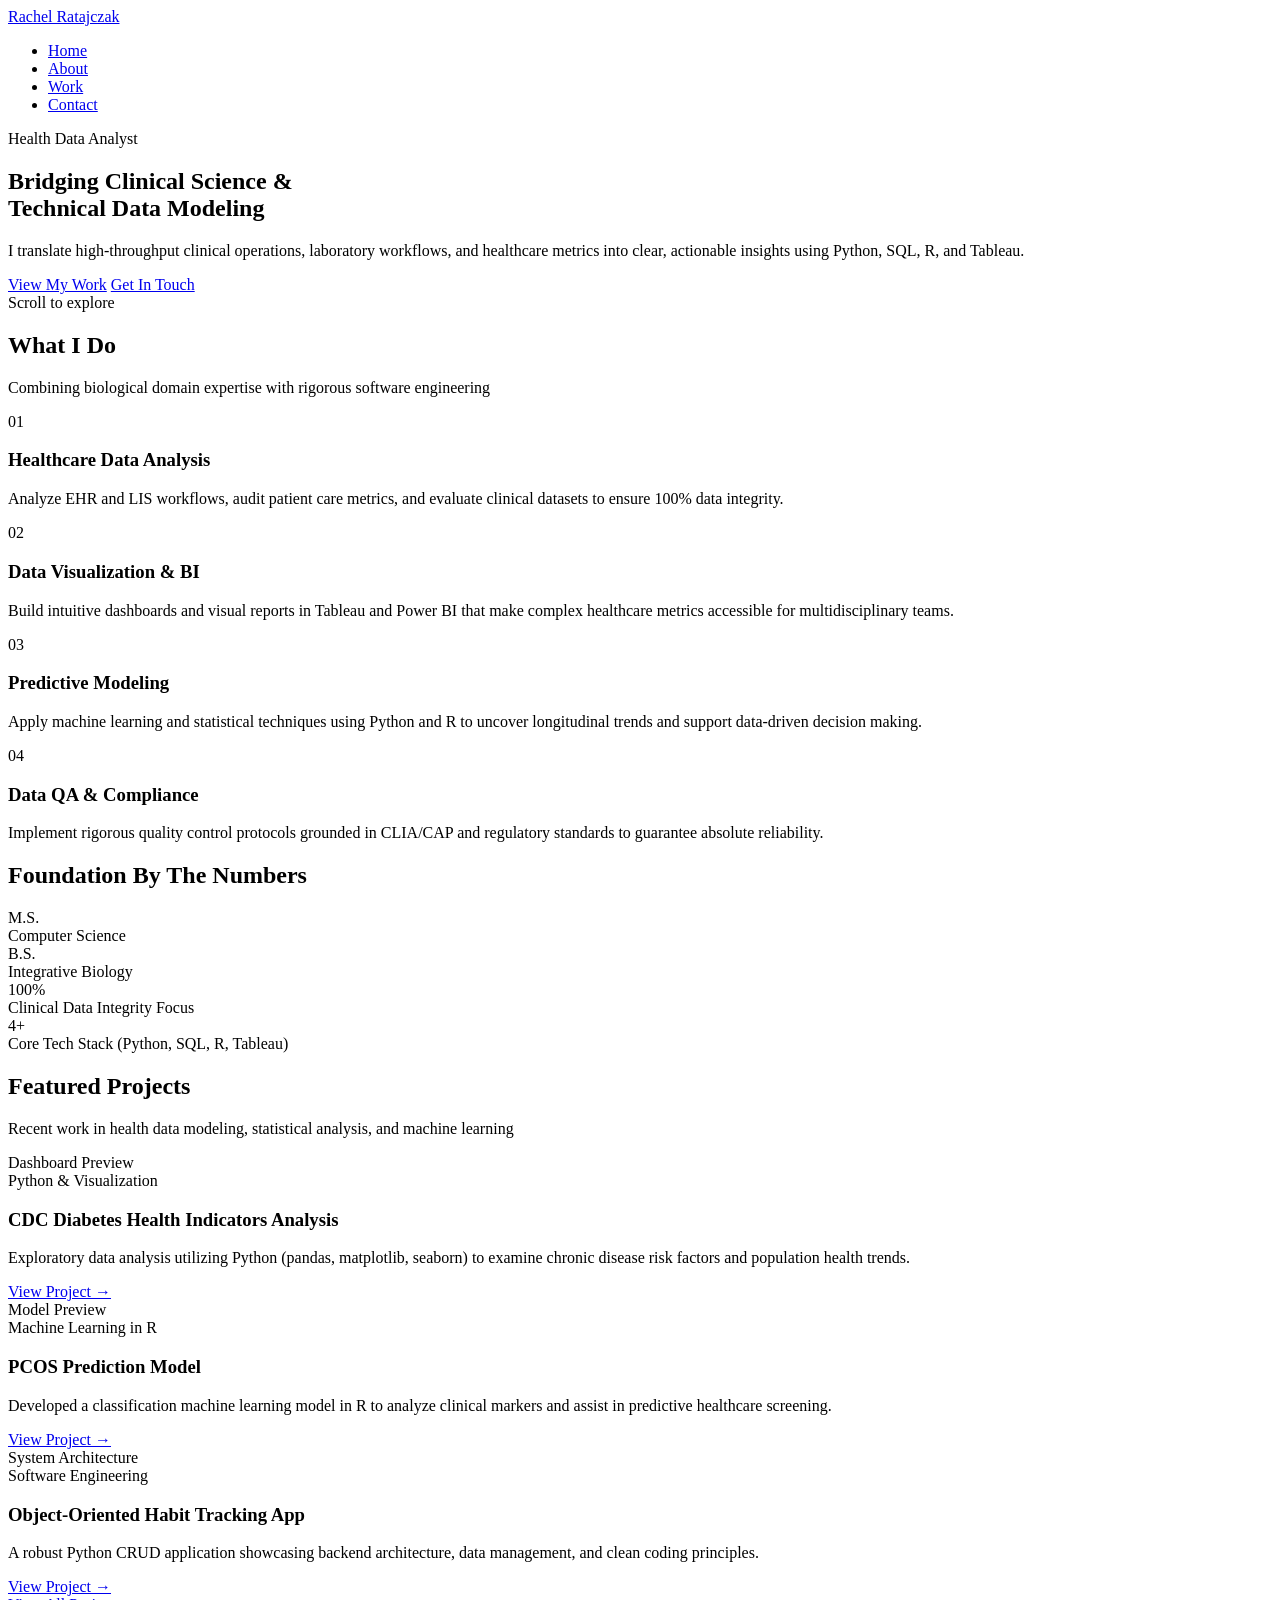
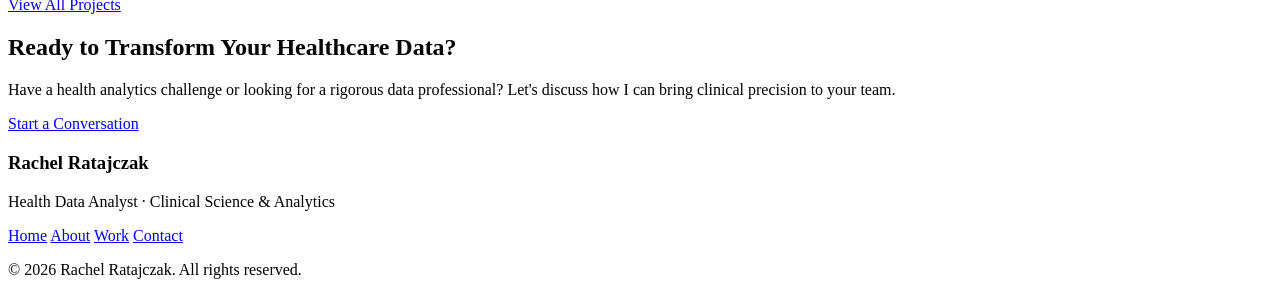
==== commit 2d050739: "Update index.html" ====
--- a/index.html
+++ b/index.html
@@ -4,7 +4,7 @@
     <meta charset="UTF-8">
     <meta name="viewport" content="width=device-width, initial-scale=1.0">
     <title>Rachel Ratajczak - Health Data Analyst</title>
-    <link rel="stylesheet" href="style.css">
+    <link rel="stylesheet" href="styles.css">
     <!-- Google Fonts -->
     <link rel="preconnect" href="https://fonts.googleapis.com">
     <link rel="preconnect" href="https://fonts.gstatic.com" crossorigin>
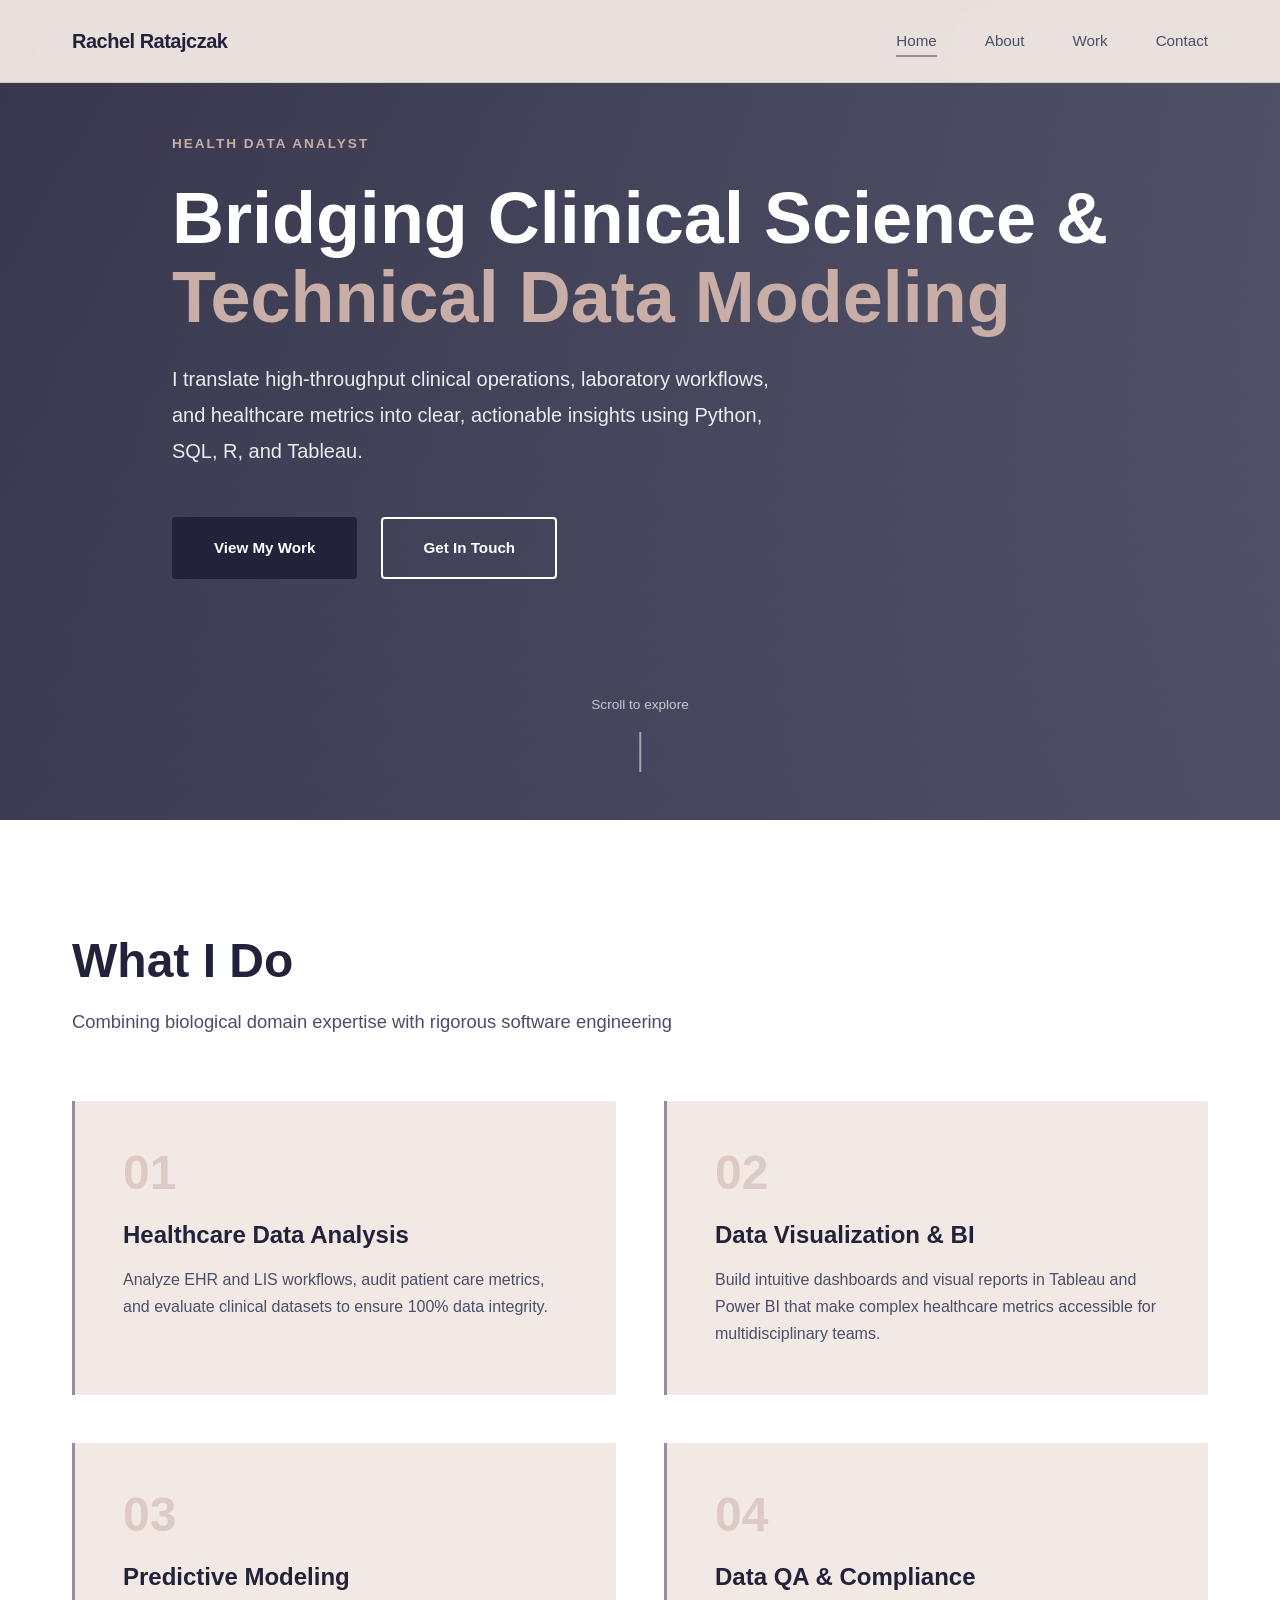
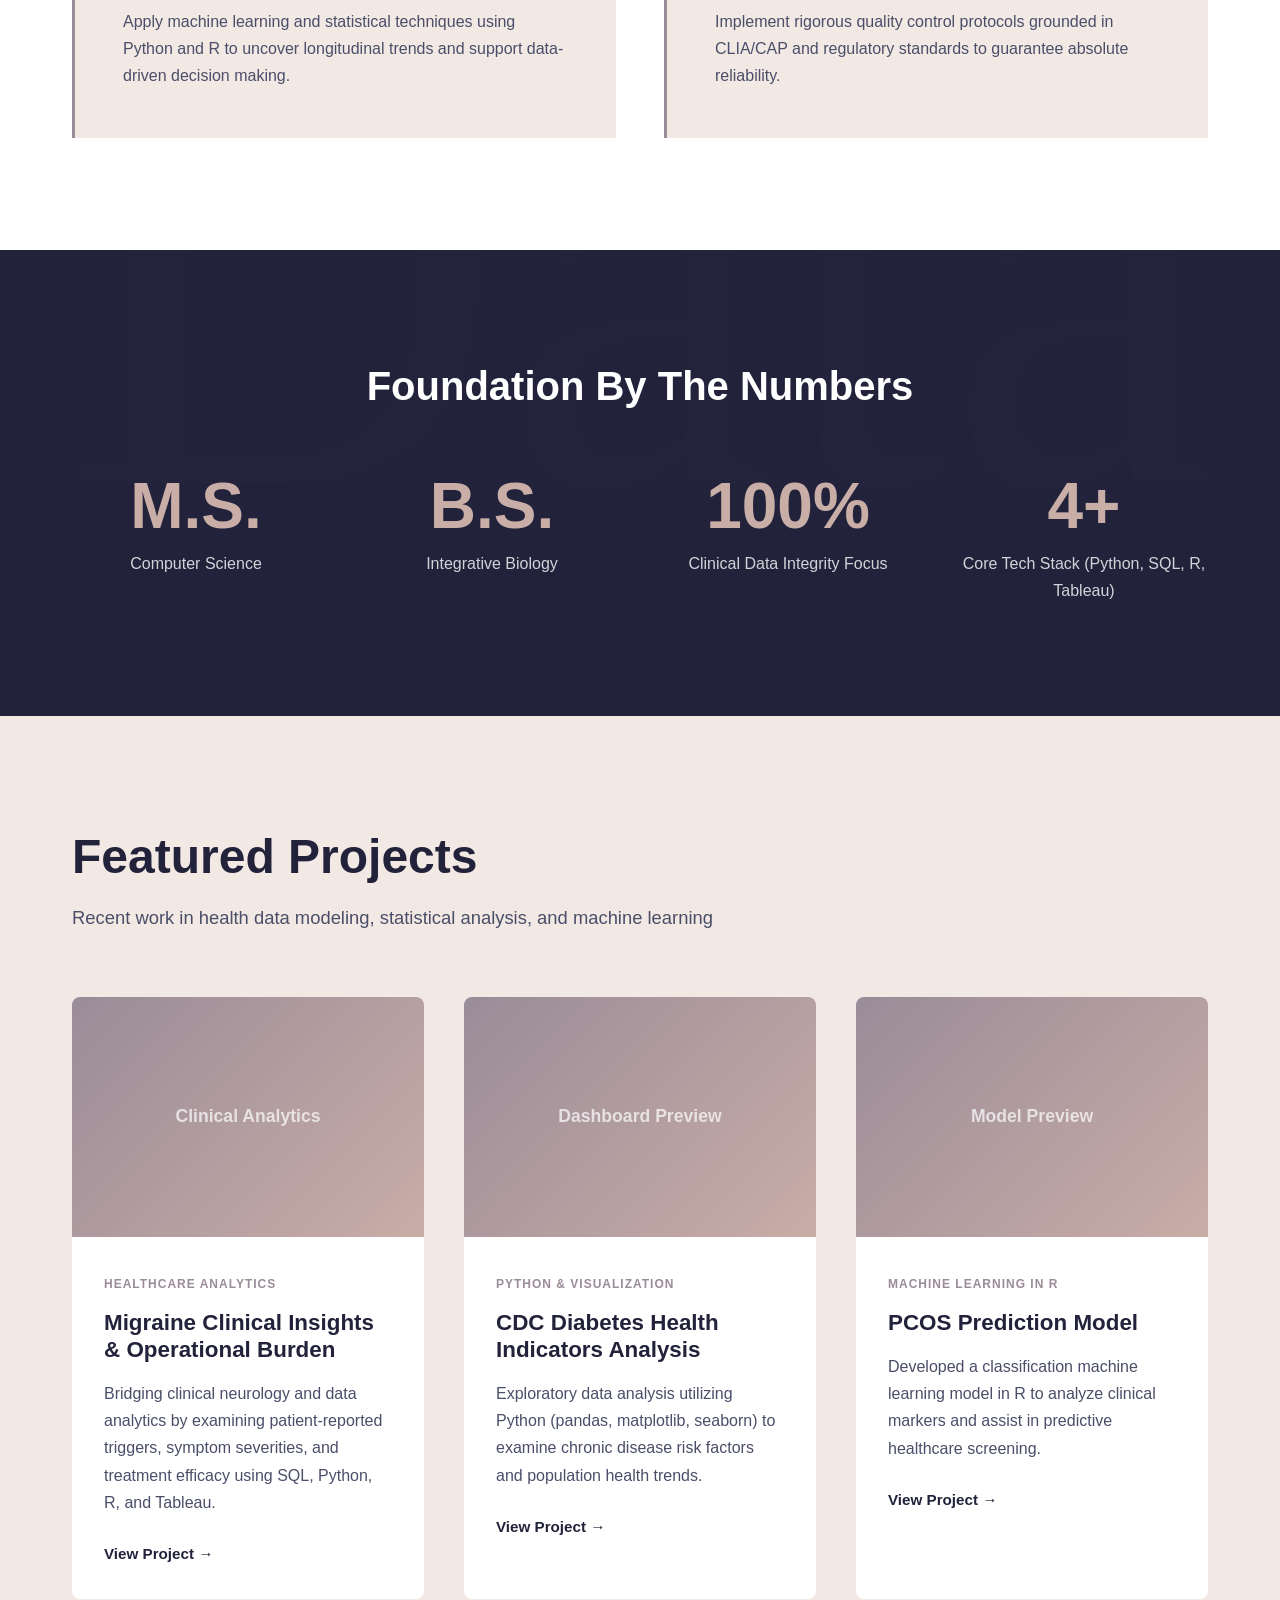
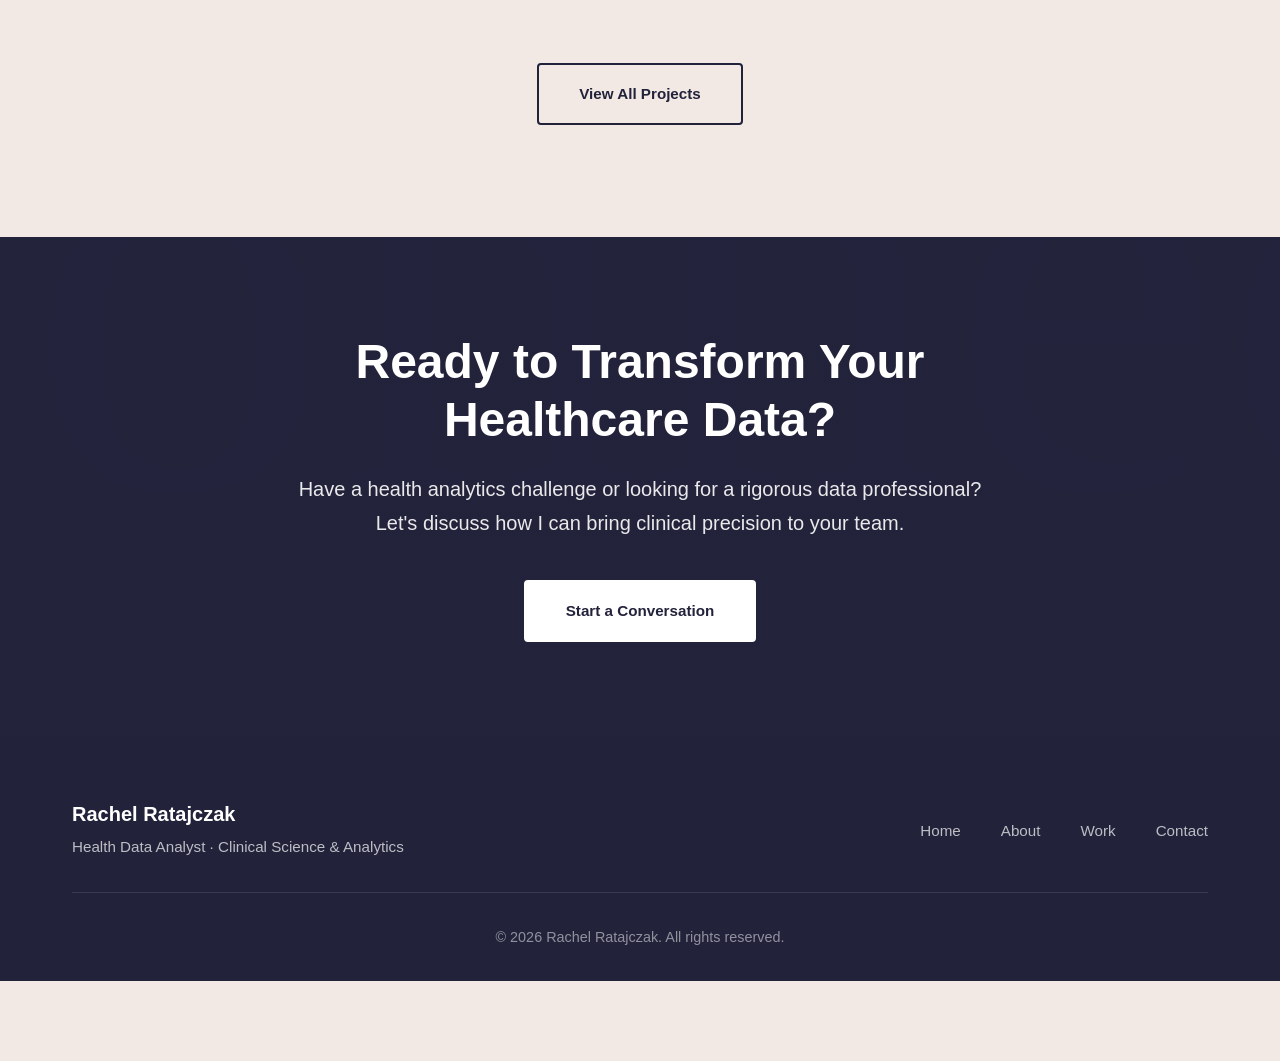
==== commit e188fb1c: "Update index.html" ====
--- a/index.html
+++ b/index.html
@@ -135,6 +135,21 @@
             </div>
 
             <div class="featured-grid">
+
+                <article class="featured-card">
+                    <div class="card-image">
+                        <div class="image-placeholder">Clinical Analytics</div>
+                    </div>
+                    <div class="card-content">
+                        <span class="card-tag">Healthcare Analytics</span>
+                        <h3>Migraine Clinical Insights & Operational Burden</h3>
+                        <p>
+                            Bridging clinical neurology and data analytics by examining patient-reported triggers, symptom severities, and treatment efficacy using SQL, Python, R, and Tableau.
+                        </p>
+                        <a href="work.html" class="card-link">View Project →</a>
+                    </div>
+                </article>
+                
                 <article class="featured-card">
                     <div class="card-image">
                         <div class="image-placeholder">Dashboard Preview</div>
@@ -163,19 +178,6 @@
                     </div>
                 </article>
 
-                <article class="featured-card">
-                    <div class="card-image">
-                        <div class="image-placeholder">System Architecture</div>
-                    </div>
-                    <div class="card-content">
-                        <span class="card-tag">Software Engineering</span>
-                        <h3>Object-Oriented Habit Tracking App</h3>
-                        <p>
-                            A robust Python CRUD application showcasing backend architecture, data management, and clean coding principles.
-                        </p>
-                        <a href="work.html" class="card-link">View Project →</a>
-                    </div>
-                </article>
             </div>
 
             <div class="featured-cta">
--- a/styles.css
+++ b/styles.css
@@ -0,0 +1,1303 @@
+/* ===========================
+   COLOR PALETTE & VARIABLES
+   =========================== */
+
+:root {
+    /* Color Palette */
+    --space-indigo: #22223b;
+    --dusty-grape: #4a4e69;
+    --lilac-ash: #9a8c98;
+    --almond-silk: #c9ada7;
+    --parchment: #f2e9e4;
+    
+    /* Functional Colors */
+    --primary-dark: var(--space-indigo);
+    --secondary-dark: var(--dusty-grape);
+    --accent: var(--lilac-ash);
+    --light-accent: var(--almond-silk);
+    --light-bg: var(--parchment);
+    --white: #ffffff;
+    
+    /* Typography */
+    --font-display: 'Poppins', -apple-system, BlinkMacSystemFont, sans-serif;
+    --font-body: 'Inter', -apple-system, BlinkMacSystemFont, sans-serif;
+    
+    /* Spacing */
+    --container-width: 1200px;
+    --section-spacing: 7rem;
+    
+    /* Transitions */
+    --transition: all 0.3s cubic-bezier(0.4, 0, 0.2, 1);
+}
+
+/* ===========================
+   RESET & BASE STYLES
+   =========================== */
+
+* {
+    margin: 0;
+    padding: 0;
+    box-sizing: border-box;
+}
+
+html {
+    scroll-behavior: smooth;
+    font-size: 16px;
+}
+
+body {
+    font-family: var(--font-body);
+    color: var(--primary-dark);
+    background-color: var(--light-bg);
+    line-height: 1.7;
+    font-weight: 400;
+    -webkit-font-smoothing: antialiased;
+    -moz-osx-font-smoothing: grayscale;
+}
+
+h1, h2, h3, h4, h5, h6 {
+    font-family: var(--font-display);
+    color: var(--primary-dark);
+    line-height: 1.2;
+    font-weight: 600;
+}
+
+a {
+    text-decoration: none;
+    color: inherit;
+    transition: var(--transition);
+}
+
+img {
+    max-width: 100%;
+    height: auto;
+    display: block;
+}
+
+.container {
+    max-width: var(--container-width);
+    margin: 0 auto;
+    padding: 0 2rem;
+}
+
+/* ===========================
+   NAVIGATION
+   =========================== */
+
+.nav {
+    position: fixed;
+    top: 0;
+    left: 0;
+    right: 0;
+    z-index: 1000;
+    background-color: rgba(242, 233, 228, 0.95);
+    backdrop-filter: blur(10px);
+    border-bottom: 1px solid rgba(34, 34, 59, 0.1);
+}
+
+.nav-content {
+    max-width: var(--container-width);
+    margin: 0 auto;
+    padding: 1.5rem 2rem;
+    display: flex;
+    justify-content: space-between;
+    align-items: center;
+}
+
+.nav-logo {
+    font-family: var(--font-display);
+    font-size: 1.25rem;
+    font-weight: 700;
+    color: var(--primary-dark);
+    letter-spacing: -0.5px;
+}
+
+.nav-menu {
+    display: flex;
+    list-style: none;
+    gap: 3rem;
+}
+
+.nav-link {
+    font-weight: 500;
+    color: var(--secondary-dark);
+    font-size: 0.95rem;
+    position: relative;
+}
+
+.nav-link::after {
+    content: '';
+    position: absolute;
+    bottom: -8px;
+    left: 0;
+    width: 0;
+    height: 2px;
+    background-color: var(--accent);
+    transition: width 0.3s ease;
+}
+
+.nav-link:hover::after,
+.nav-link.active::after {
+    width: 100%;
+}
+
+.nav-link:hover {
+    color: var(--primary-dark);
+}
+
+/* ===========================
+   BUTTONS
+   =========================== */
+
+.btn {
+    display: inline-block;
+    padding: 1rem 2.5rem;
+    font-family: var(--font-body);
+    font-weight: 600;
+    font-size: 0.95rem;
+    border: 2px solid transparent;
+    border-radius: 4px;
+    cursor: pointer;
+    transition: var(--transition);
+    text-align: center;
+}
+
+.btn-primary {
+    background-color: var(--primary-dark);
+    color: var(--white);
+    border-color: var(--primary-dark);
+}
+
+.btn-primary:hover {
+    background-color: var(--secondary-dark);
+    border-color: var(--secondary-dark);
+}
+
+.btn-secondary {
+    background-color: transparent;
+    color: var(--white);
+    border-color: var(--white);
+}
+
+.btn-secondary:hover {
+    background-color: var(--white);
+    color: var(--primary-dark);
+}
+
+.btn-light {
+    background-color: var(--white);
+    color: var(--primary-dark);
+    border-color: var(--white);
+}
+
+.btn-light:hover {
+    background-color: transparent;
+    color: var(--white);
+    border-color: var(--white);
+}
+
+.btn-outline-dark {
+    background-color: transparent;
+    color: var(--primary-dark);
+    border-color: var(--primary-dark);
+}
+
+.btn-outline-dark:hover {
+    background-color: var(--primary-dark);
+    color: var(--white);
+}
+
+.btn-block {
+    width: 100%;
+}
+
+/* ===========================
+   HERO SECTION
+   =========================== */
+
+.hero {
+    position: relative;
+    min-height: 100vh;
+    display: flex;
+    align-items: center;
+    justify-content: center;
+    overflow: hidden;
+    margin-top: -80px;
+    padding-top: 80px;
+}
+
+.hero-bg {
+    position: absolute;
+    top: 0;
+    left: 0;
+    width: 100%;
+    height: 100%;
+    background-image: linear-gradient(135deg, rgba(34, 34, 59, 0.9), rgba(74, 78, 105, 0.85)),
+                      url('images/hero-photo.jpg');
+    background-size: cover;
+    background-position: center;
+    background-attachment: fixed;
+    z-index: 0;
+}
+
+.hero-overlay {
+    position: absolute;
+    top: 0;
+    left: 0;
+    width: 100%;
+    height: 100%;
+    background: linear-gradient(to bottom, transparent 0%, rgba(34, 34, 59, 0.3) 100%);
+}
+
+.hero-content {
+    position: relative;
+    z-index: 10;
+    max-width: var(--container-width);
+    margin: 0 auto;
+    padding: 0 2rem;
+    text-align: left;
+}
+
+.hero-label {
+    display: inline-block;
+    color: var(--almond-silk);
+    font-size: 0.85rem;
+    font-weight: 600;
+    letter-spacing: 2px;
+    text-transform: uppercase;
+    margin-bottom: 1.5rem;
+}
+
+.hero-title {
+    font-size: 4.5rem;
+    font-weight: 700;
+    color: var(--white);
+    margin-bottom: 1.5rem;
+    line-height: 1.1;
+}
+
+.hero-title .highlight {
+    color: var(--almond-silk);
+}
+
+.hero-description {
+    font-size: 1.25rem;
+    color: rgba(255, 255, 255, 0.9);
+    max-width: 600px;
+    margin-bottom: 3rem;
+    line-height: 1.8;
+}
+
+.hero-actions {
+    display: flex;
+    gap: 1.5rem;
+}
+
+.scroll-indicator {
+    position: absolute;
+    bottom: 3rem;
+    left: 50%;
+    transform: translateX(-50%);
+    text-align: center;
+    color: rgba(255, 255, 255, 0.7);
+    font-size: 0.85rem;
+    font-weight: 500;
+    z-index: 10;
+}
+
+.scroll-line {
+    width: 2px;
+    height: 40px;
+    background-color: rgba(255, 255, 255, 0.5);
+    margin: 1rem auto 0;
+    animation: scrollPulse 2s ease-in-out infinite;
+}
+
+@keyframes scrollPulse {
+    0%, 100% { opacity: 0.3; transform: translateY(0); }
+    50% { opacity: 1; transform: translateY(10px); }
+}
+
+/* ===========================
+   SECTIONS
+   =========================== */
+
+section {
+    padding: var(--section-spacing) 0;
+}
+
+.section-intro,
+.section-intro-center {
+    margin-bottom: 4rem;
+}
+
+.section-intro-center {
+    text-align: center;
+}
+
+.section-title {
+    font-size: 3rem;
+    font-weight: 700;
+    color: var(--primary-dark);
+    margin-bottom: 1rem;
+}
+
+.section-subtitle {
+    font-size: 1.15rem;
+    color: var(--secondary-dark);
+    max-width: 700px;
+}
+
+.section-intro-center .section-subtitle {
+    margin: 0 auto;
+}
+
+/* ===========================
+   SERVICES SECTION
+   =========================== */
+
+.services {
+    background-color: var(--white);
+}
+
+.services-grid {
+    display: grid;
+    grid-template-columns: repeat(2, 1fr);
+    gap: 3rem;
+}
+
+.service-box {
+    position: relative;
+    padding: 3rem;
+    background-color: var(--light-bg);
+    border-left: 3px solid var(--accent);
+    transition: var(--transition);
+}
+
+.service-box:hover {
+    transform: translateX(10px);
+    box-shadow: -10px 0 30px rgba(34, 34, 59, 0.08);
+}
+
+.service-number {
+    font-family: var(--font-display);
+    font-size: 3rem;
+    font-weight: 700;
+    color: var(--almond-silk);
+    line-height: 1;
+    margin-bottom: 1.5rem;
+    opacity: 0.5;
+}
+
+.service-box h3 {
+    font-size: 1.5rem;
+    margin-bottom: 1rem;
+    color: var(--primary-dark);
+}
+
+.service-box p {
+    color: var(--secondary-dark);
+    line-height: 1.7;
+}
+
+/* ===========================
+   STATS SECTION
+   =========================== */
+
+.stats {
+    position: relative;
+    background-color: var(--primary-dark);
+    color: var(--white);
+}
+
+.stats-bg {
+    position: absolute;
+    top: 0;
+    left: 0;
+    width: 100%;
+    height: 100%;
+    background-image: linear-gradient(rgba(34, 34, 59, 0.9), rgba(34, 34, 59, 0.9)),
+                      url('data:image/svg+xml,%3Csvg width="100" height="100" xmlns="http://www.w3.org/2000/svg"%3E%3Ctext x="50%25" y="50%25" font-size="48" text-anchor="middle" fill="%23fff" opacity="0.05"%3EData%3C/text%3E%3C/svg%3E');
+    background-size: cover;
+    background-position: center;
+    z-index: 0;
+}
+
+.stats .container {
+    position: relative;
+    z-index: 10;
+}
+
+.stats-title {
+    text-align: center;
+    font-size: 2.5rem;
+    color: var(--white);
+    margin-bottom: 4rem;
+}
+
+.stats-grid {
+    display: grid;
+    grid-template-columns: repeat(4, 1fr);
+    gap: 3rem;
+}
+
+.stat-item {
+    text-align: center;
+}
+
+.stat-value {
+    font-family: var(--font-display);
+    font-size: 4rem;
+    font-weight: 700;
+    color: var(--almond-silk);
+    line-height: 1;
+    margin-bottom: 0.75rem;
+}
+
+.stat-label {
+    font-size: 1rem;
+    color: rgba(255, 255, 255, 0.8);
+    font-weight: 500;
+}
+
+/* ===========================
+   FEATURED SECTION
+   =========================== */
+
+.featured {
+    background-color: var(--light-bg);
+}
+
+.featured-grid {
+    display: grid;
+    grid-template-columns: repeat(3, 1fr);
+    gap: 2.5rem;
+    margin-bottom: 4rem;
+}
+
+.featured-card {
+    background-color: var(--white);
+    border-radius: 8px;
+    overflow: hidden;
+    transition: var(--transition);
+}
+
+.featured-card:hover {
+    transform: translateY(-8px);
+    box-shadow: 0 20px 40px rgba(34, 34, 59, 0.1);
+}
+
+.card-image {
+    height: 240px;
+    background: linear-gradient(135deg, var(--lilac-ash), var(--almond-silk));
+    display: flex;
+    align-items: center;
+    justify-content: center;
+}
+
+.image-placeholder {
+    color: var(--white);
+    font-size: 1.1rem;
+    font-weight: 600;
+    opacity: 0.7;
+}
+
+.card-content {
+    padding: 2rem;
+}
+
+.card-tag {
+    display: inline-block;
+    font-size: 0.75rem;
+    font-weight: 600;
+    text-transform: uppercase;
+    letter-spacing: 1px;
+    color: var(--accent);
+    margin-bottom: 1rem;
+}
+
+.card-content h3 {
+    font-size: 1.4rem;
+    margin-bottom: 1rem;
+    color: var(--primary-dark);
+}
+
+.card-content p {
+    color: var(--secondary-dark);
+    line-height: 1.7;
+    margin-bottom: 1.5rem;
+}
+
+.card-link {
+    color: var(--primary-dark);
+    font-weight: 600;
+    font-size: 0.95rem;
+}
+
+.card-link:hover {
+    color: var(--accent);
+}
+
+.featured-cta {
+    text-align: center;
+}
+
+/* ===========================
+   CTA SECTION
+   =========================== */
+
+.cta {
+    position: relative;
+    background-color: var(--primary-dark);
+    color: var(--white);
+    padding: 6rem 0;
+}
+
+.cta-bg {
+    position: absolute;
+    top: 0;
+    left: 0;
+    width: 100%;
+    height: 100%;
+    background-image: linear-gradient(rgba(34, 34, 59, 0.95), rgba(34, 34, 59, 0.95)),
+                      url('data:image/svg+xml,%3Csvg width="100" height="100" xmlns="http://www.w3.org/2000/svg"%3E%3Ctext x="50%25" y="50%25" font-size="48" text-anchor="middle" fill="%23fff" opacity="0.05"%3EConnect%3C/text%3E%3C/svg%3E');
+    background-size: cover;
+    background-position: center;
+    z-index: 0;
+}
+
+.cta .container {
+    position: relative;
+    z-index: 10;
+}
+
+.cta-content {
+    text-align: center;
+    max-width: 700px;
+    margin: 0 auto;
+}
+
+.cta-content h2 {
+    font-size: 3rem;
+    color: var(--white);
+    margin-bottom: 1.5rem;
+}
+
+.cta-content p {
+    font-size: 1.25rem;
+    color: rgba(255, 255, 255, 0.9);
+    margin-bottom: 2.5rem;
+    line-height: 1.7;
+}
+
+/* ===========================
+   PAGE HEADER
+   =========================== */
+
+.page-header {
+    position: relative;
+    padding: 10rem 0 6rem;
+    background-color: var(--primary-dark);
+    color: var(--white);
+    margin-top: -80px;
+}
+
+.header-bg {
+    position: absolute;
+    top: 0;
+    left: 0;
+    width: 100%;
+    height: 100%;
+    background-image: linear-gradient(rgba(34, 34, 59, 0.9), rgba(34, 34, 59, 0.9)),
+                      url('data:image/svg+xml,%3Csvg width="100" height="100" xmlns="http://www.w3.org/2000/svg"%3E%3Ctext x="50%25" y="50%25" font-size="48" text-anchor="middle" fill="%23fff" opacity="0.1"%3EHeader%3C/text%3E%3C/svg%3E');
+    background-size: cover;
+    background-position: center;
+    z-index: 0;
+}
+
+.page-header .container {
+    position: relative;
+    z-index: 10;
+}
+
+.page-title {
+    font-size: 4rem;
+    font-weight: 700;
+    color: var(--white);
+    margin-bottom: 1.5rem;
+}
+
+.page-lead {
+    font-size: 1.35rem;
+    color: rgba(255, 255, 255, 0.9);
+    max-width: 700px;
+    line-height: 1.7;
+}
+
+/* ===========================
+   INTRO SECTION (ABOUT)
+   =========================== */
+
+.intro-section {
+    background-color: var(--white);
+}
+
+.intro-layout {
+    display: grid;
+    grid-template-columns: 1fr 2fr;
+    gap: 4rem;
+    align-items: center;
+}
+
+/*
+.profile-photo {
+    aspect-ratio: 1;
+    background: linear-gradient(135deg, var(--lilac-ash), var(--almond-silk));
+    border-radius: 8px;
+    display: flex;
+    align-items: center;
+    justify-content: center;
+    color: var(--white);
+    font-size: 1.25rem;
+    font-weight: 600;
+} */
+
+
+.profile-photo {
+    aspect-ratio: 1;
+    width: 100%;
+    height: 100%;
+    object-fit: cover; /* Ensures your photo crops nicely without stretching */
+    border-radius: 8px;
+    display: block;
+}
+
+.intro-text h2 {
+    font-size: 2.5rem;
+    margin-bottom: 1.5rem;
+    color: var(--primary-dark);
+}
+
+.intro-text .lead {
+    font-size: 1.35rem;
+    color: var(--accent);
+    font-weight: 500;
+    margin-bottom: 1.5rem;
+    line-height: 1.7;
+}
+
+.intro-text p {
+    color: var(--secondary-dark);
+    margin-bottom: 1.5rem;
+    line-height: 1.8;
+}
+
+/* ===========================
+   EXPERTISE SECTION
+   =========================== */
+
+.expertise {
+    background-color: var(--light-bg);
+}
+
+.expertise-grid {
+    display: grid;
+    grid-template-columns: repeat(2, 1fr);
+    gap: 3rem;
+}
+
+.expertise-item {
+    background-color: var(--white);
+    padding: 2.5rem;
+    border-radius: 8px;
+}
+
+.expertise-item h3 {
+    font-size: 1.4rem;
+    margin-bottom: 1.5rem;
+    color: var(--primary-dark);
+}
+
+.expertise-item ul {
+    list-style: none;
+    padding: 0;
+}
+
+.expertise-item li {
+    padding: 0.75rem 0;
+    color: var(--secondary-dark);
+    border-bottom: 1px solid rgba(34, 34, 59, 0.1);
+}
+
+.expertise-item li:last-child {
+    border-bottom: none;
+}
+
+/* ===========================
+   APPROACH/PROCESS
+   =========================== */
+
+.approach {
+    background-color: var(--white);
+}
+
+.process {
+    display: grid;
+    grid-template-columns: repeat(2, 1fr);
+    gap: 3rem;
+}
+
+.process-step {
+    position: relative;
+    padding: 2.5rem;
+    background-color: var(--light-bg);
+    border-radius: 8px;
+    transition: var(--transition);
+}
+
+.process-step:hover {
+    transform: translateY(-5px);
+    box-shadow: 0 15px 30px rgba(34, 34, 59, 0.08);
+}
+
+.step-header {
+    display: flex;
+    align-items: center;
+    gap: 1.5rem;
+    margin-bottom: 1.5rem;
+}
+
+.step-number {
+    font-family: var(--font-display);
+    font-size: 2.5rem;
+    font-weight: 700;
+    color: var(--almond-silk);
+}
+
+.step-header h3 {
+    font-size: 1.5rem;
+    color: var(--primary-dark);
+}
+
+.process-step p {
+    color: var(--secondary-dark);
+    line-height: 1.7;
+}
+
+/* ===========================
+   PHILOSOPHY
+   =========================== */
+
+.philosophy {
+    background-color: var(--light-bg);
+}
+
+.philosophy-content h2 {
+    text-align: center;
+    font-size: 2.5rem;
+    margin-bottom: 3rem;
+}
+
+.philosophy-grid {
+    display: grid;
+    grid-template-columns: repeat(2, 1fr);
+    gap: 2rem;
+}
+
+.philosophy-item {
+    background-color: var(--white);
+    padding: 2rem;
+    border-radius: 8px;
+    border-left: 3px solid var(--accent);
+}
+
+.philosophy-item h4 {
+    font-size: 1.2rem;
+    margin-bottom: 0.75rem;
+    color: var(--primary-dark);
+}
+
+.philosophy-item p {
+    color: var(--secondary-dark);
+    line-height: 1.6;
+}
+
+/* ===========================
+   TIMELINE (BACKGROUND)
+   =========================== */
+
+.background {
+    background-color: var(--white);
+}
+
+.timeline {
+    max-width: 800px;
+    margin: 0 auto;
+}
+
+.timeline-item {
+    display: grid;
+    grid-template-columns: 120px 1fr;
+    gap: 3rem;
+    margin-bottom: 3rem;
+}
+
+.timeline-year {
+    font-family: var(--font-display);
+    font-size: 1.25rem;
+    font-weight: 700;
+    color: var(--accent);
+    padding-top: 0.5rem;
+}
+
+.timeline-content {
+    background-color: var(--light-bg);
+    padding: 2rem;
+    border-radius: 8px;
+    border-left: 3px solid var(--accent);
+}
+
+.timeline-content h3 {
+    font-size: 1.4rem;
+    margin-bottom: 1rem;
+    color: var(--primary-dark);
+}
+
+.timeline-content p {
+    color: var(--secondary-dark);
+    line-height: 1.7;
+}
+
+/* ===========================
+   PROJECTS (WORK PAGE)
+   =========================== */
+
+.projects {
+    background-color: var(--white);
+}
+
+.project-card {
+    display: grid;
+    grid-template-columns: 1fr 2fr;
+    gap: 4rem;
+    margin-bottom: 5rem;
+    padding-bottom: 5rem;
+    border-bottom: 1px solid rgba(34, 34, 59, 0.1);
+}
+
+.project-card:last-child {
+    border-bottom: none;
+}
+
+.project-visual {
+    position: sticky;
+    top: 120px;
+    height: fit-content;
+}
+
+.project-image {
+    aspect-ratio: 4/3;
+    background: linear-gradient(135deg, var(--dusty-grape), var(--lilac-ash));
+    border-radius: 8px;
+    display: flex;
+    align-items: center;
+    justify-content: center;
+    color: var(--white);
+    font-size: 1.25rem;
+    font-weight: 600;
+}
+
+.project-category {
+    display: inline-block;
+    font-size: 0.8rem;
+    font-weight: 600;
+    text-transform: uppercase;
+    letter-spacing: 1px;
+    color: var(--accent);
+    margin-bottom: 1rem;
+}
+
+.project-details h2 {
+    font-size: 2rem;
+    margin-bottom: 2rem;
+    color: var(--primary-dark);
+}
+
+.project-overview h3 {
+    font-weight: 700;
+    color: var(--primary-dark);
+    margin: 2rem 0 1rem;
+    text-transform: uppercase;
+    letter-spacing: 0.5px;
+    font-size: 0.9rem;
+}
+
+.project-overview p {
+    color: var(--secondary-dark);
+    line-height: 1.8;
+    margin-bottom: 1.5rem;
+}
+
+.impact-list {
+    list-style: none;
+    padding: 0;
+    margin-bottom: 2rem;
+}
+
+.impact-list li {
+    padding: 0.75rem 0 0.75rem 2rem;
+    color: var(--secondary-dark);
+    position: relative;
+    line-height: 1.6;
+}
+
+.impact-list li::before {
+    content: '→';
+    position: absolute;
+    left: 0;
+    color: var(--accent);
+    font-weight: 700;
+}
+
+.project-tags {
+    display: flex;
+    flex-wrap: wrap;
+    gap: 0.75rem;
+    margin-top: 2rem;
+}
+
+.project-tags span {
+    background-color: var(--light-bg);
+    color: var(--secondary-dark);
+    padding: 0.5rem 1rem;
+    border-radius: 4px;
+    font-size: 0.85rem;
+    font-weight: 500;
+}
+
+/* ===========================
+   CONTACT PAGE
+   =========================== */
+
+.contact-main {
+    background-color: var(--white);
+}
+
+.contact-layout {
+    display: grid;
+    grid-template-columns: 1fr 1.5fr;
+    gap: 5rem;
+}
+
+.contact-info-side h2 {
+    font-size: 2.5rem;
+    margin-bottom: 1.5rem;
+    color: var(--primary-dark);
+}
+
+.contact-intro {
+    color: var(--secondary-dark);
+    line-height: 1.7;
+    margin-bottom: 3rem;
+}
+
+.contact-methods {
+    display: flex;
+    flex-direction: column;
+    gap: 2rem;
+    margin-bottom: 3rem;
+}
+
+.contact-item {
+    display: flex;
+    gap: 1.5rem;
+    align-items: start;
+}
+
+.contact-icon {
+    flex-shrink: 0;
+    color: var(--accent);
+}
+
+.contact-details h4 {
+    font-size: 0.9rem;
+    font-weight: 600;
+    text-transform: uppercase;
+    letter-spacing: 1px;
+    color: var(--accent);
+    margin-bottom: 0.5rem;
+}
+
+.contact-details a {
+    color: var(--primary-dark);
+    font-weight: 500;
+}
+
+.contact-details a:hover {
+    color: var(--accent);
+}
+
+.availability {
+    background-color: var(--light-bg);
+    padding: 2rem;
+    border-radius: 8px;
+    border-left: 3px solid var(--accent);
+}
+
+.availability h4 {
+    font-size: 1rem;
+    margin-bottom: 0.75rem;
+    color: var(--primary-dark);
+}
+
+.availability p {
+    color: var(--secondary-dark);
+    line-height: 1.6;
+    margin-bottom: 0.5rem;
+}
+
+.availability .response-time {
+    font-size: 0.9rem;
+    opacity: 0.8;
+    margin: 0;
+}
+
+/* Contact Form */
+.contact-form-side {
+    background-color: var(--light-bg);
+    padding: 3rem;
+    border-radius: 8px;
+}
+
+.form-note {
+    background-color: var(--almond-silk);
+    color: var(--primary-dark);
+    padding: 1rem 1.5rem;
+    border-radius: 4px;
+    margin-bottom: 2rem;
+    font-size: 0.9rem;
+}
+
+.form-group {
+    margin-bottom: 1.5rem;
+}
+
+.form-group label {
+    display: block;
+    font-weight: 600;
+    color: var(--primary-dark);
+    margin-bottom: 0.5rem;
+    font-size: 0.95rem;
+}
+
+.form-group input,
+.form-group select,
+.form-group textarea {
+    width: 100%;
+    padding: 0.9rem;
+    border: 2px solid rgba(34, 34, 59, 0.1);
+    border-radius: 4px;
+    font-family: var(--font-body);
+    font-size: 1rem;
+    background-color: var(--white);
+    transition: var(--transition);
+}
+
+.form-group input:focus,
+.form-group select:focus,
+.form-group textarea:focus {
+    outline: none;
+    border-color: var(--accent);
+}
+
+.form-group textarea {
+    resize: vertical;
+}
+
+/* ===========================
+   SERVICES OFFERED
+   =========================== */
+
+.services-offered {
+    background-color: var(--light-bg);
+}
+
+.services-list {
+    display: grid;
+    grid-template-columns: repeat(2, 1fr);
+    gap: 2rem;
+}
+
+.service-item {
+    background-color: var(--white);
+    padding: 2.5rem;
+    border-radius: 8px;
+    border-left: 3px solid var(--accent);
+}
+
+.service-item h3 {
+    font-size: 1.3rem;
+    margin-bottom: 1rem;
+    color: var(--primary-dark);
+}
+
+.service-item p {
+    color: var(--secondary-dark);
+    line-height: 1.7;
+}
+
+/* ===========================
+   FOOTER
+   =========================== */
+
+.footer {
+    background-color: var(--primary-dark);
+    color: var(--white);
+    padding: 4rem 0 2rem;
+}
+
+.footer-content {
+    display: flex;
+    justify-content: space-between;
+    align-items: center;
+    margin-bottom: 2rem;
+    padding-bottom: 2rem;
+    border-bottom: 1px solid rgba(255, 255, 255, 0.1);
+}
+
+.footer-left h3 {
+    color: var(--white);
+    font-size: 1.25rem;
+    margin-bottom: 0.5rem;
+}
+
+.footer-left p {
+    color: rgba(255, 255, 255, 0.7);
+    font-size: 0.95rem;
+}
+
+.footer-links {
+    display: flex;
+    gap: 2.5rem;
+}
+
+.footer-links a {
+    color: rgba(255, 255, 255, 0.7);
+    font-weight: 500;
+    font-size: 0.95rem;
+}
+
+.footer-links a:hover {
+    color: var(--almond-silk);
+}
+
+.footer-bottom {
+    text-align: center;
+}
+
+.footer-bottom p {
+    color: rgba(255, 255, 255, 0.5);
+    font-size: 0.9rem;
+}
+
+/* ===========================
+   RESPONSIVE DESIGN
+   =========================== */
+
+@media (max-width: 1024px) {
+    .hero-title {
+        font-size: 3.5rem;
+    }
+    
+    .services-grid,
+    .expertise-grid,
+    .process,
+    .philosophy-grid,
+    .services-list,
+    .featured-grid {
+        grid-template-columns: 1fr;
+    }
+    
+    .stats-grid {
+        grid-template-columns: repeat(2, 1fr);
+    }
+    
+    .intro-layout,
+    .contact-layout,
+    .project-card {
+        grid-template-columns: 1fr;
+    }
+    
+    .project-visual {
+        position: static;
+    }
+}
+
+@media (max-width: 768px) {
+    :root {
+        --section-spacing: 4rem;
+    }
+    
+    .nav-menu {
+        gap: 1.5rem;
+        font-size: 0.9rem;
+    }
+    
+    .hero-title,
+    .page-title {
+        font-size: 2.5rem;
+    }
+    
+    .section-title {
+        font-size: 2.25rem;
+    }
+    
+    .hero-actions {
+        flex-direction: column;
+        width: 100%;
+    }
+    
+    .btn {
+        width: 100%;
+    }
+    
+    .stats-grid {
+        grid-template-columns: 1fr;
+    }
+    
+    .timeline-item {
+        grid-template-columns: 1fr;
+    }
+    
+    .footer-content {
+        flex-direction: column;
+        gap: 2rem;
+        text-align: center;
+    }
+    
+    .footer-links {
+        flex-direction: column;
+        gap: 1rem;
+    }
+}
+
+@media (max-width: 480px) {
+    .container {
+        padding: 0 1.5rem;
+    }
+    
+    .hero-title {
+        font-size: 2rem;
+    }
+    
+    .nav-menu {
+        flex-wrap: wrap;
+        justify-content: center;
+        gap: 1rem;
+    }
+    
+    .service-box,
+    .process-step {
+        padding: 2rem;
+    }
+}
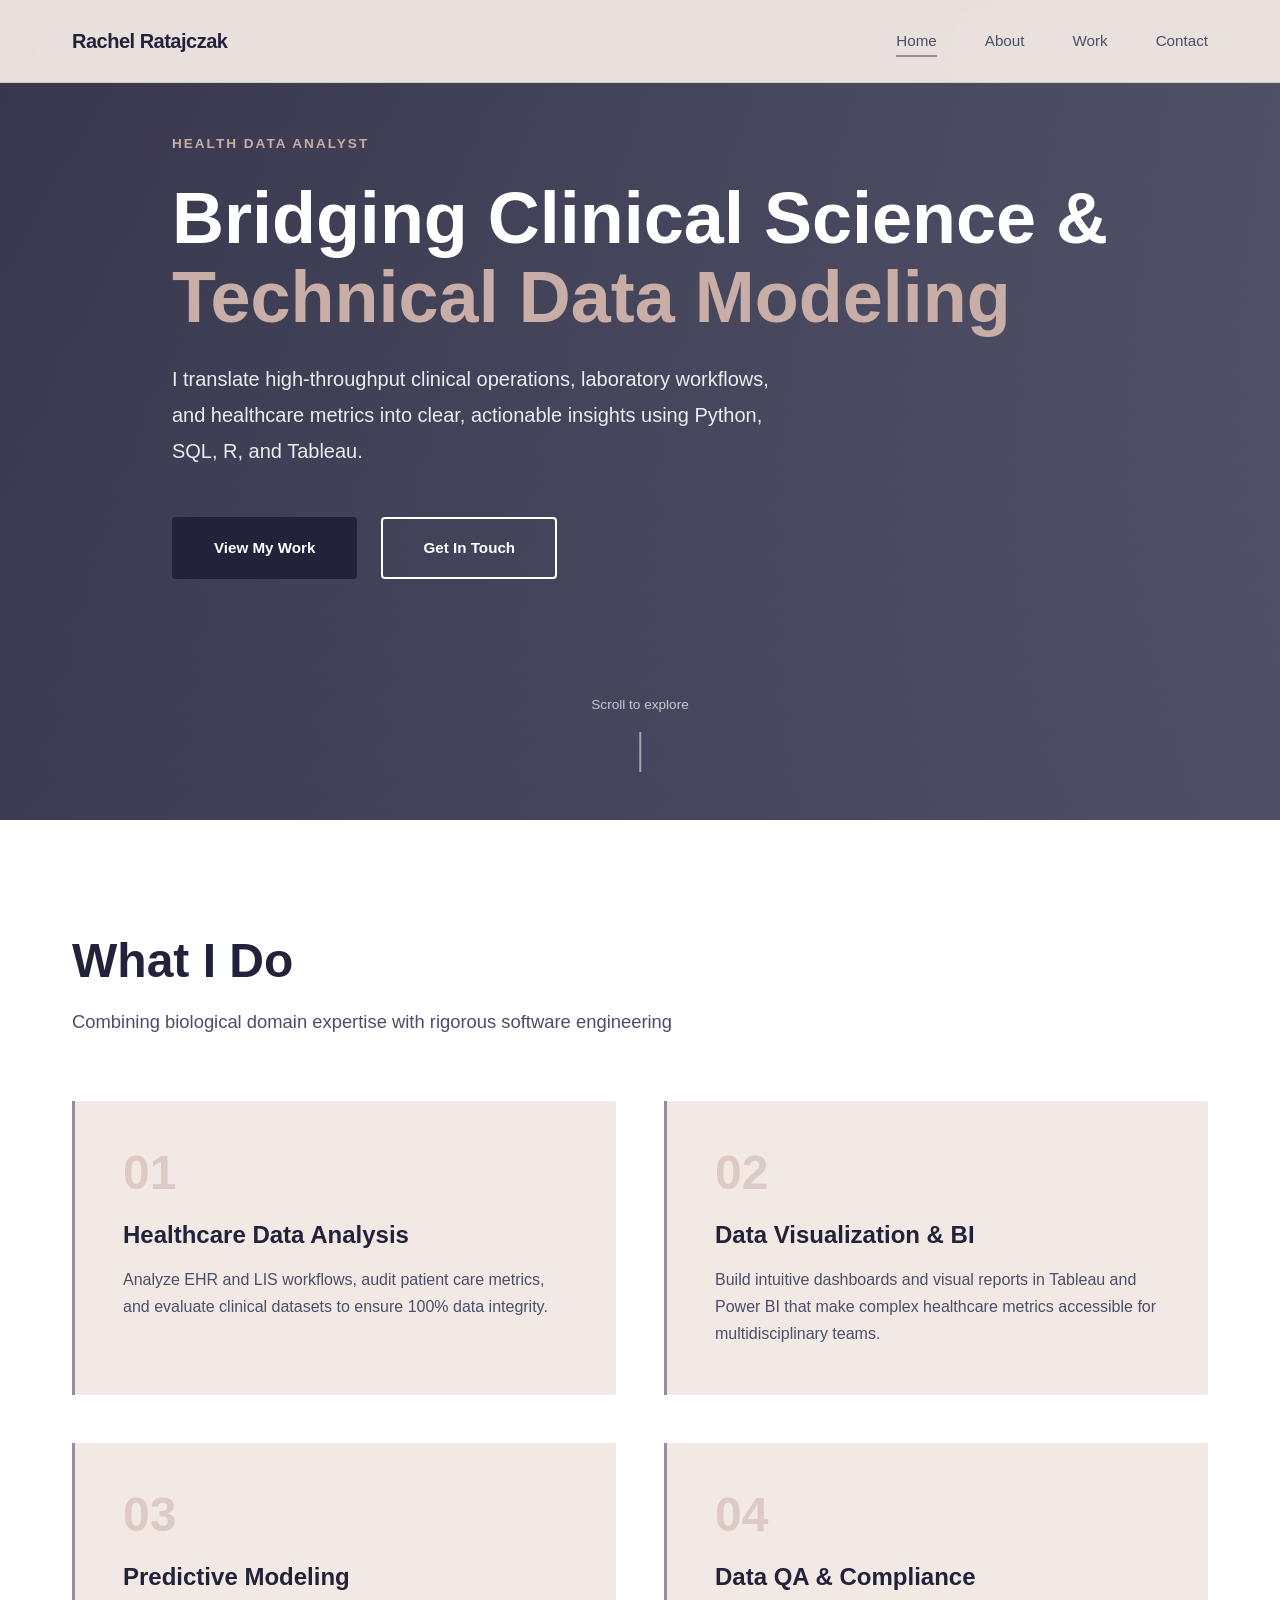
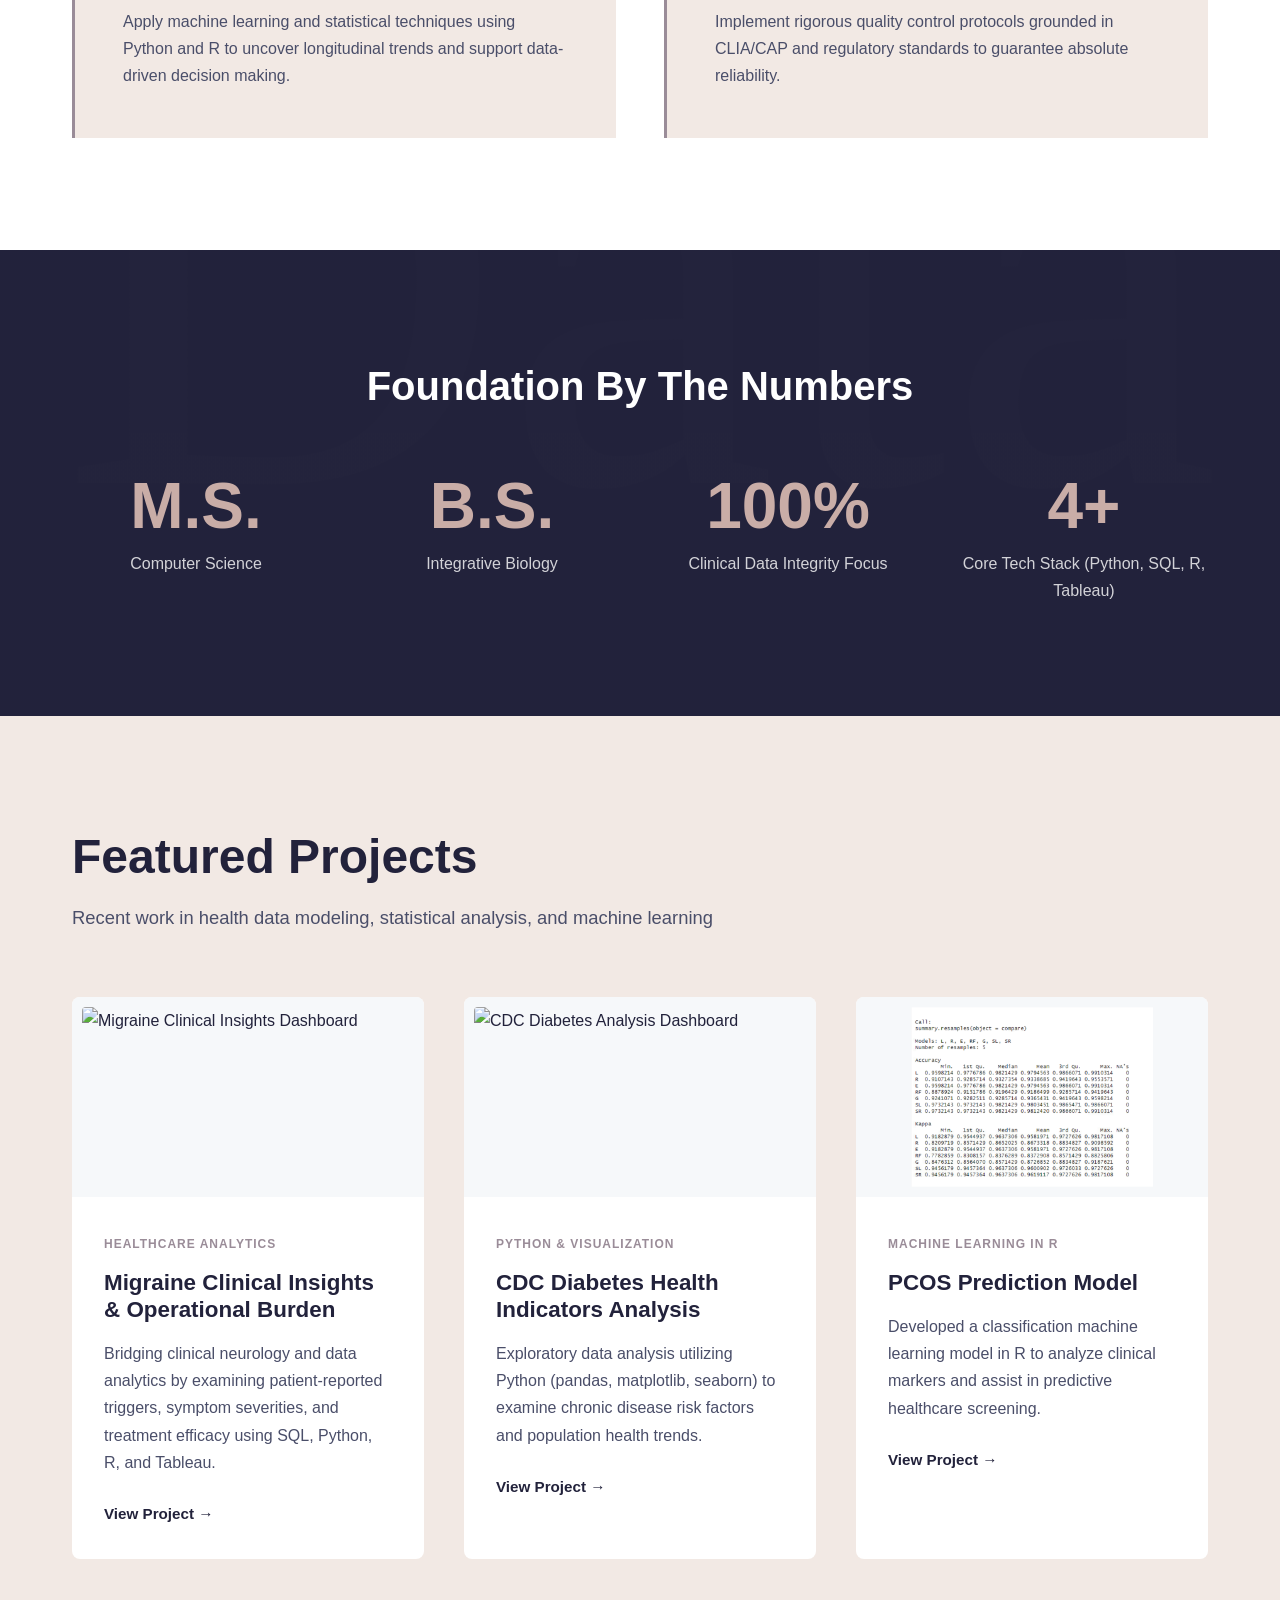
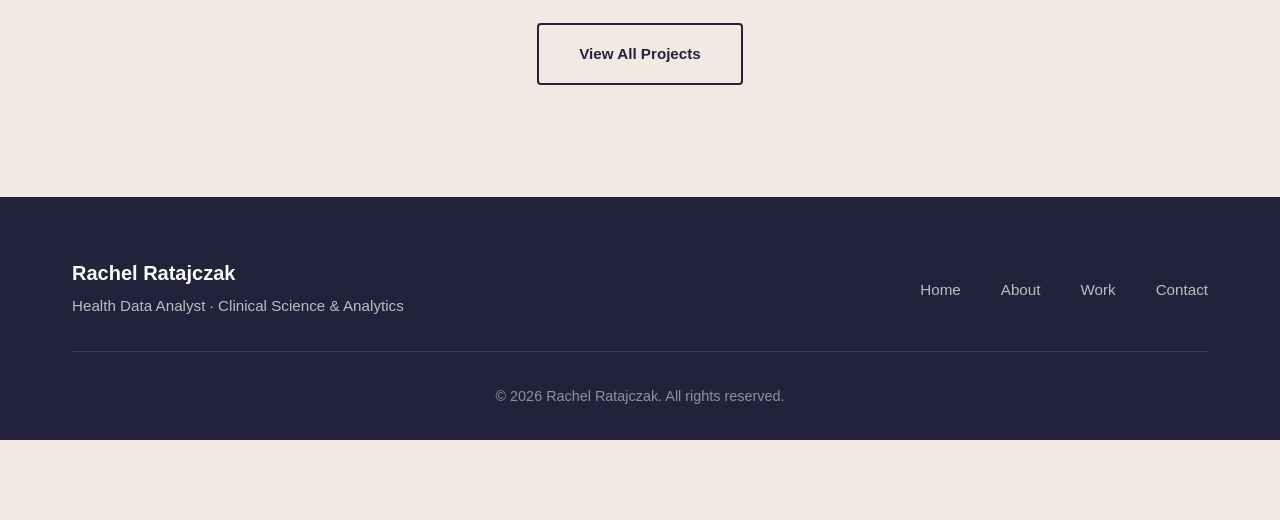
==== commit 5c8a6254: "Update featured projects" ====
--- a/index.html
+++ b/index.html
@@ -136,9 +136,10 @@
 
             <div class="featured-grid">
 
+                <!-- Card 1: Migraine Clinical Insights -->
                 <article class="featured-card">
-                    <div class="card-image">
-                        <div class="image-placeholder">Clinical Analytics</div>
+                    <div class="card-image" style="background: #f6f8fa; padding: 10px; display: flex; align-items: center; justify-content: center; height: 200px;">
+                        <img src="images/migraine.png" alt="Migraine Clinical Insights Dashboard" style="width: 100%; height: 100%; object-fit: contain; border-radius: 4px;">
                     </div>
                     <div class="card-content">
                         <span class="card-tag">Healthcare Analytics</span>
@@ -150,9 +151,10 @@
                     </div>
                 </article>
                 
+                <!-- Card 2: CDC Diabetes Health Indicators -->
                 <article class="featured-card">
-                    <div class="card-image">
-                        <div class="image-placeholder">Dashboard Preview</div>
+                    <div class="card-image" style="background: #f6f8fa; padding: 10px; display: flex; align-items: center; justify-content: center; height: 200px;">
+                        <img src="images/diabetes.png" alt="CDC Diabetes Analysis Dashboard" style="width: 100%; height: 100%; object-fit: contain; border-radius: 4px;">
                     </div>
                     <div class="card-content">
                         <span class="card-tag">Python & Visualization</span>
@@ -164,9 +166,10 @@
                     </div>
                 </article>
 
+                <!-- Card 3: PCOS Prediction Model -->
                 <article class="featured-card">
-                    <div class="card-image">
-                        <div class="image-placeholder">Model Preview</div>
+                    <div class="card-image" style="background: #f6f8fa; padding: 10px; display: flex; align-items: center; justify-content: center; height: 200px;">
+                        <img src="images/pcos.png" alt="PCOS Machine Learning Model Performance" style="width: 100%; height: 100%; object-fit: contain; border-radius: 4px;">
                     </div>
                     <div class="card-content">
                         <span class="card-tag">Machine Learning in R</span>
@@ -186,21 +189,6 @@
         </div>
     </section>
 
-    <!-- CTA Section -->
-    <section class="cta">
-        <div class="cta-bg"></div>
-        <div class="container">
-            <div class="cta-content">
-                <h2>Ready to Transform Your Healthcare Data?</h2>
-                <p>
-                    Have a health analytics challenge or looking for a rigorous data professional?
-                    Let's discuss how I can bring clinical precision to your team.
-                </p>
-                <a href="contact.html" class="btn btn-light">Start a Conversation</a>
-            </div>
-        </div>
-    </section>
-
     <!-- Footer -->
     <footer class="footer">
         <div class="container">
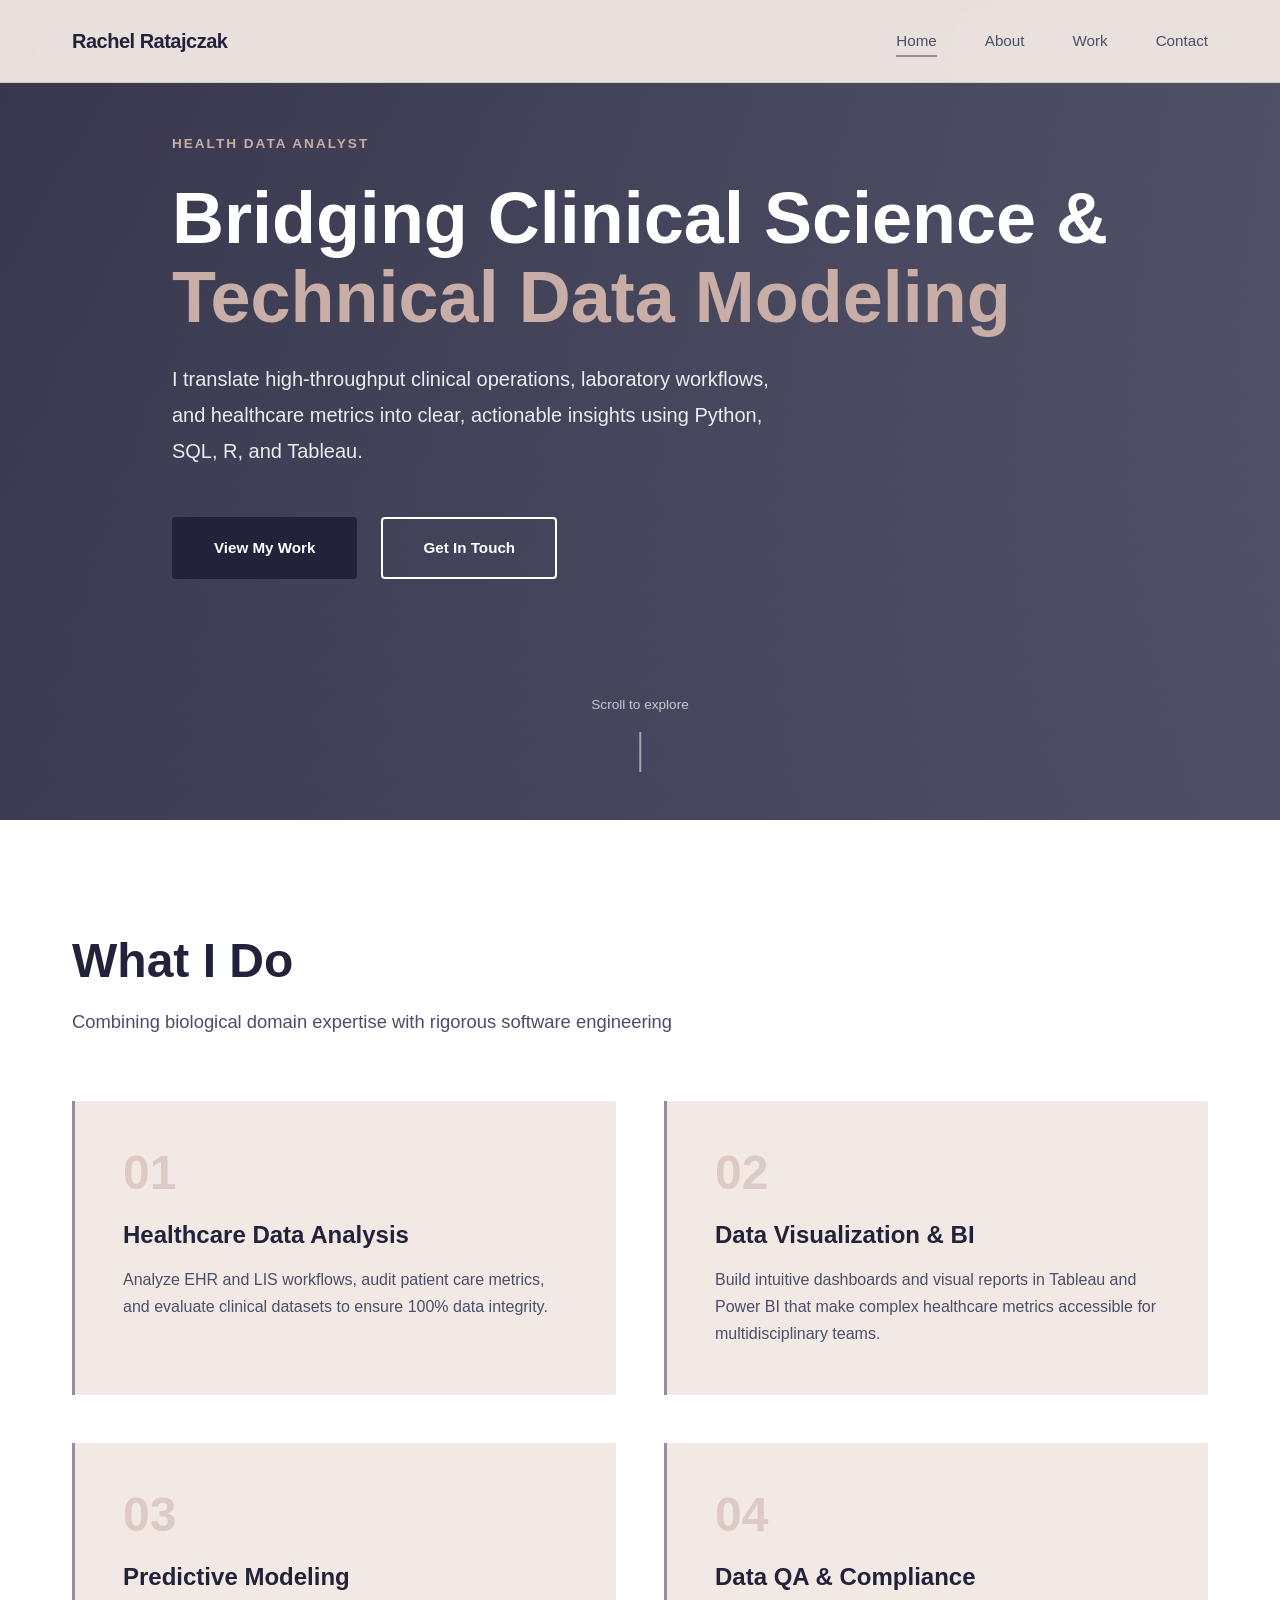
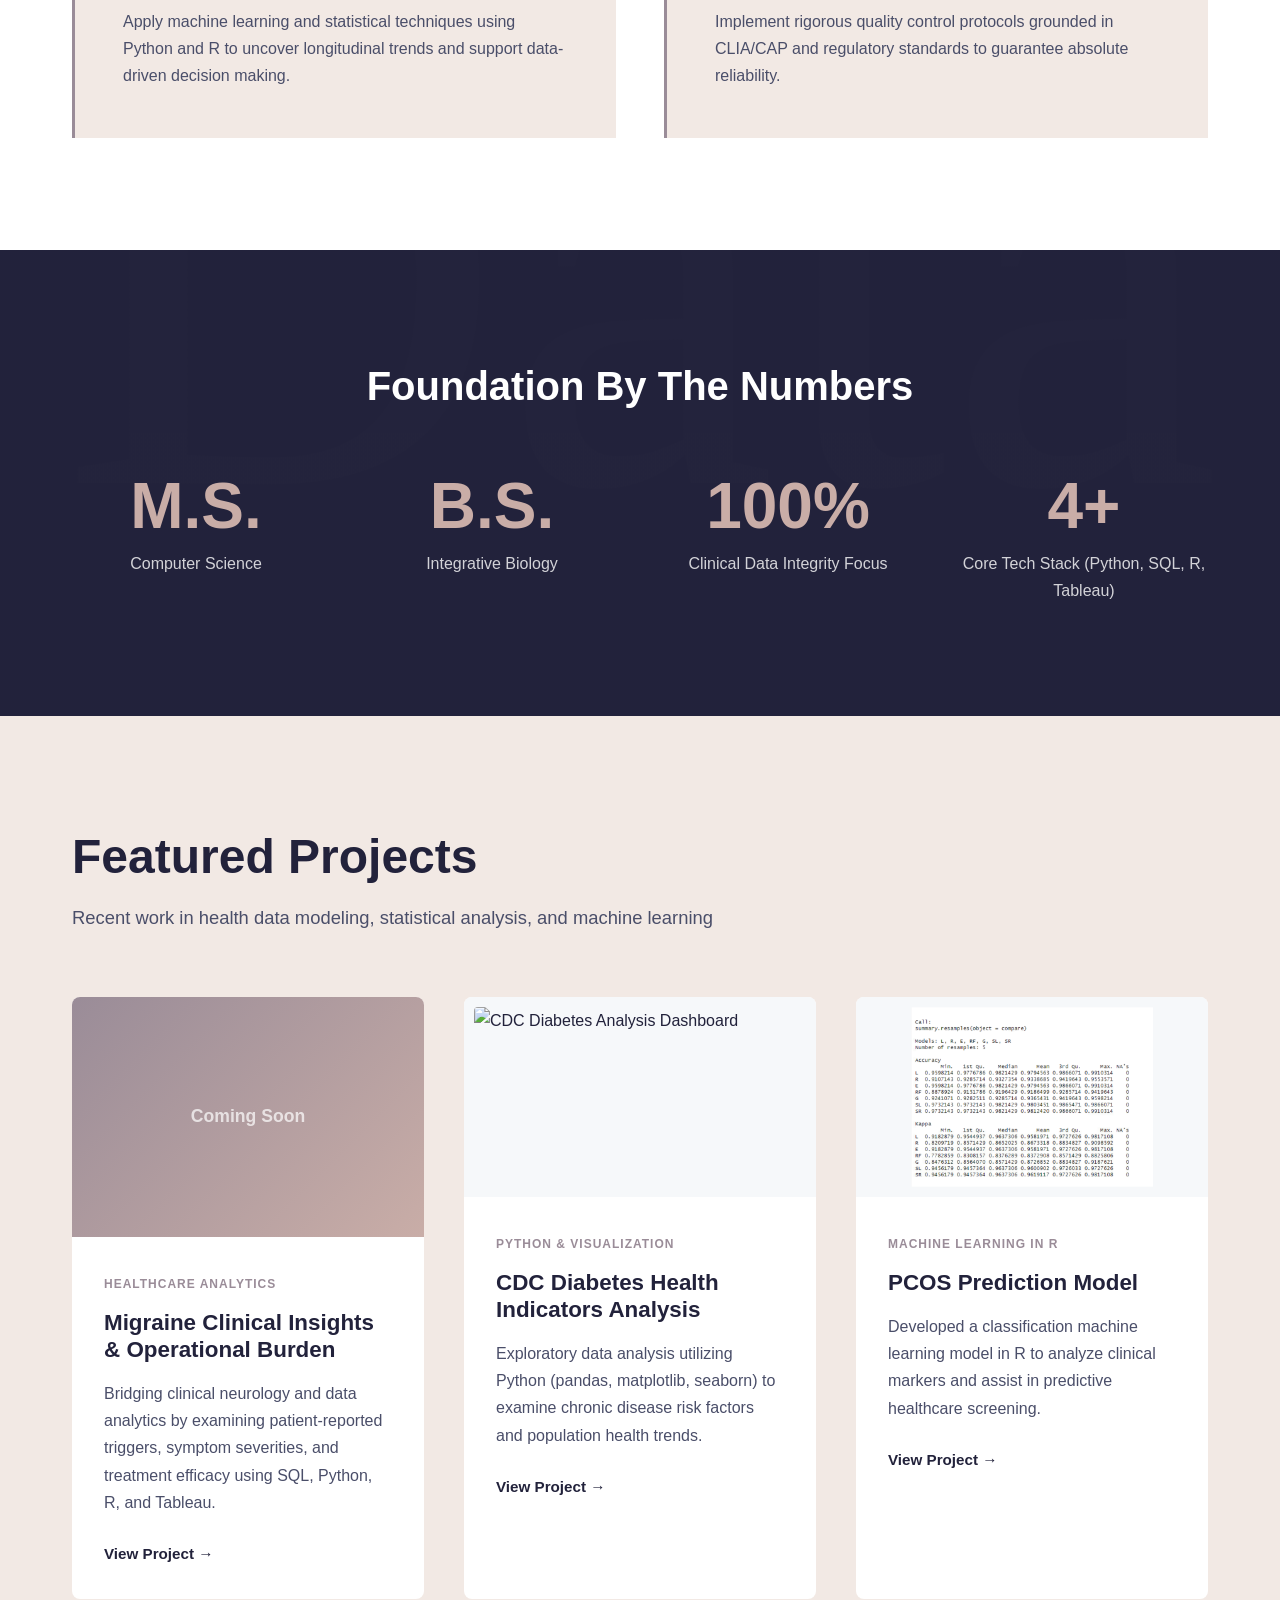
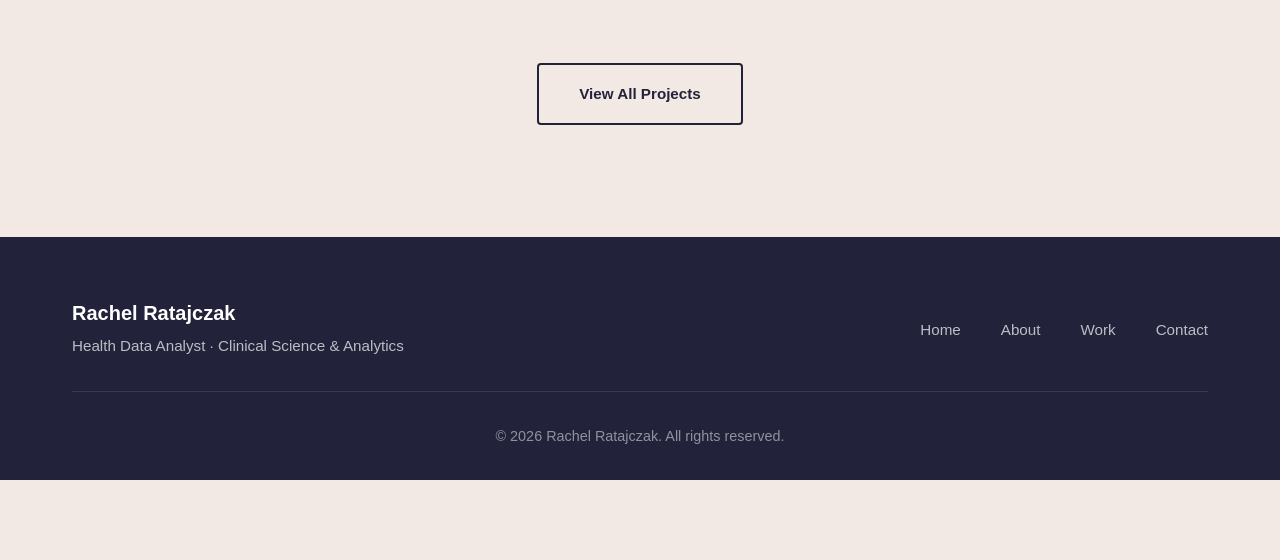
==== commit 2e0dd3de: "Update featured projects" ====
--- a/index.html
+++ b/index.html
@@ -138,8 +138,8 @@
 
                 <!-- Card 1: Migraine Clinical Insights -->
                 <article class="featured-card">
-                    <div class="card-image" style="background: #f6f8fa; padding: 10px; display: flex; align-items: center; justify-content: center; height: 200px;">
-                        <img src="images/migraine.png" alt="Migraine Clinical Insights Dashboard" style="width: 100%; height: 100%; object-fit: contain; border-radius: 4px;">
+                    <div class="card-image">
+                        <div class="image-placeholder">Coming Soon</div>
                     </div>
                     <div class="card-content">
                         <span class="card-tag">Healthcare Analytics</span>
